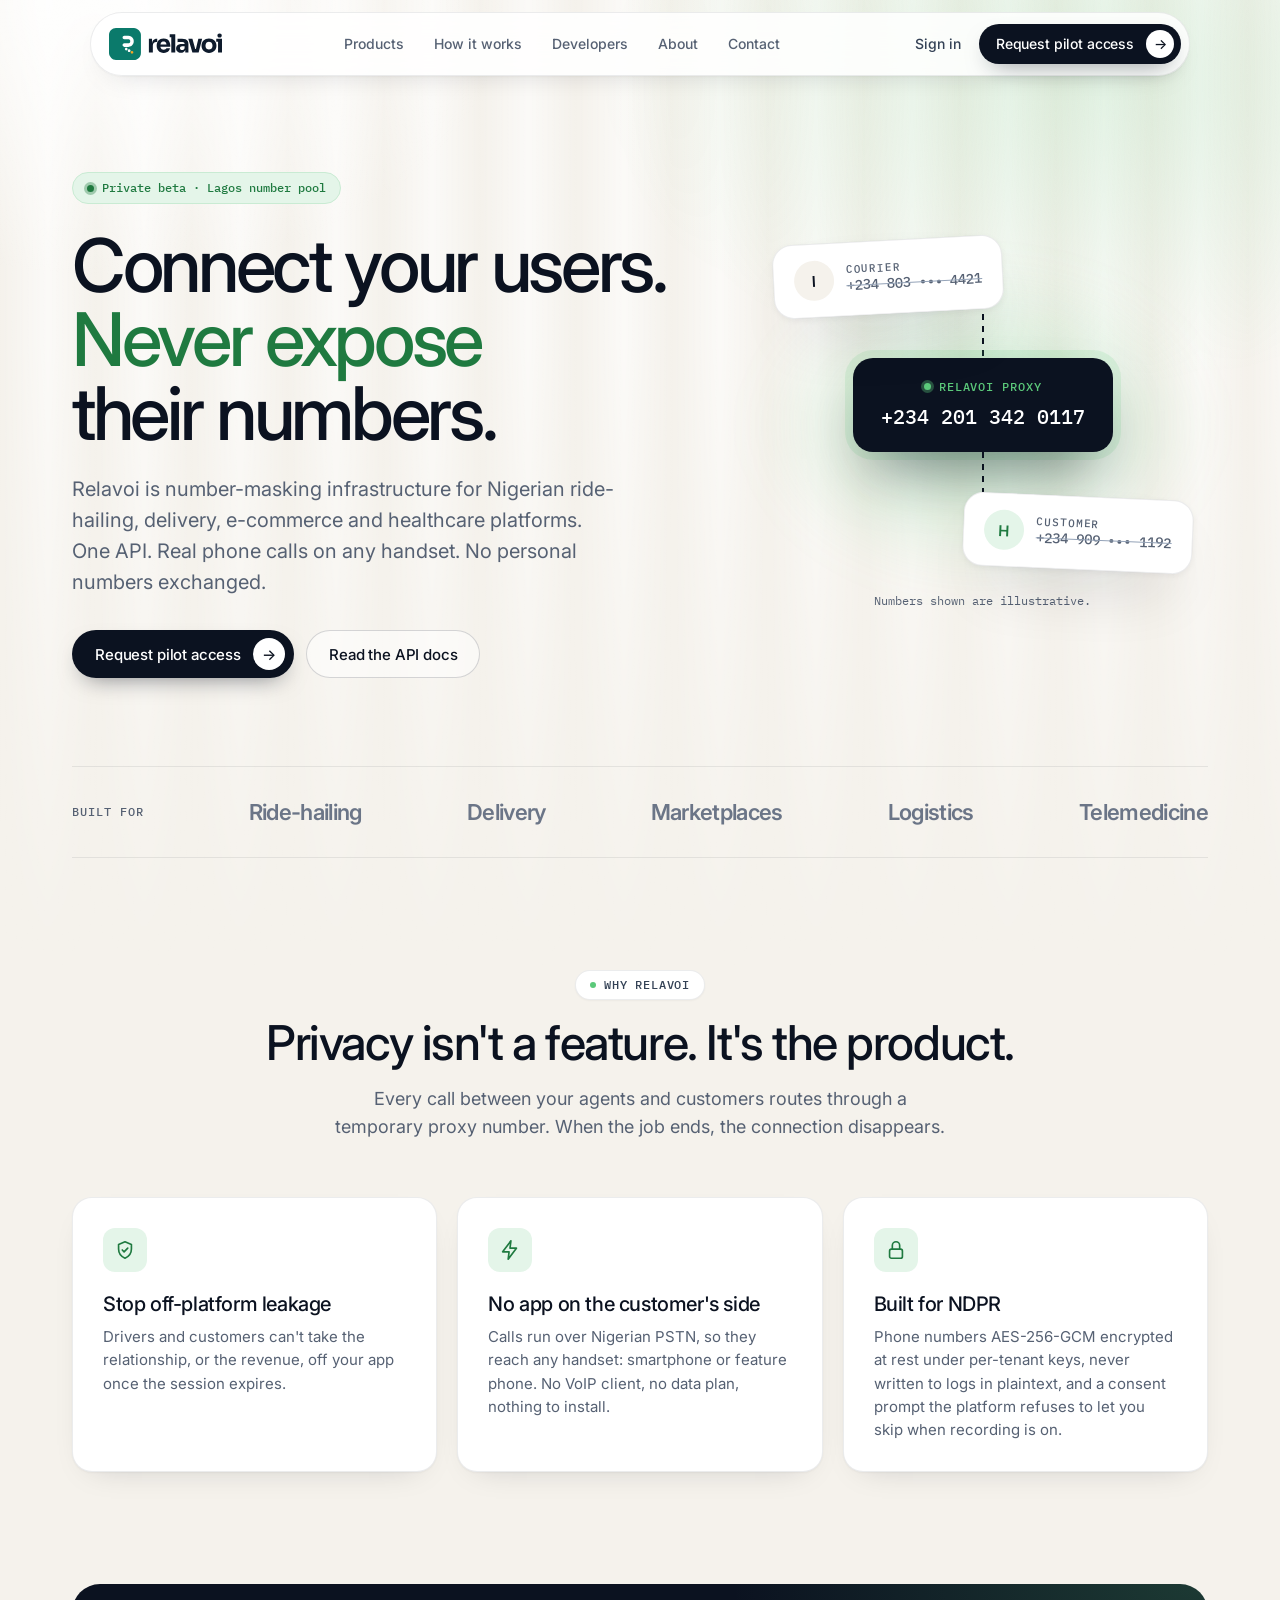
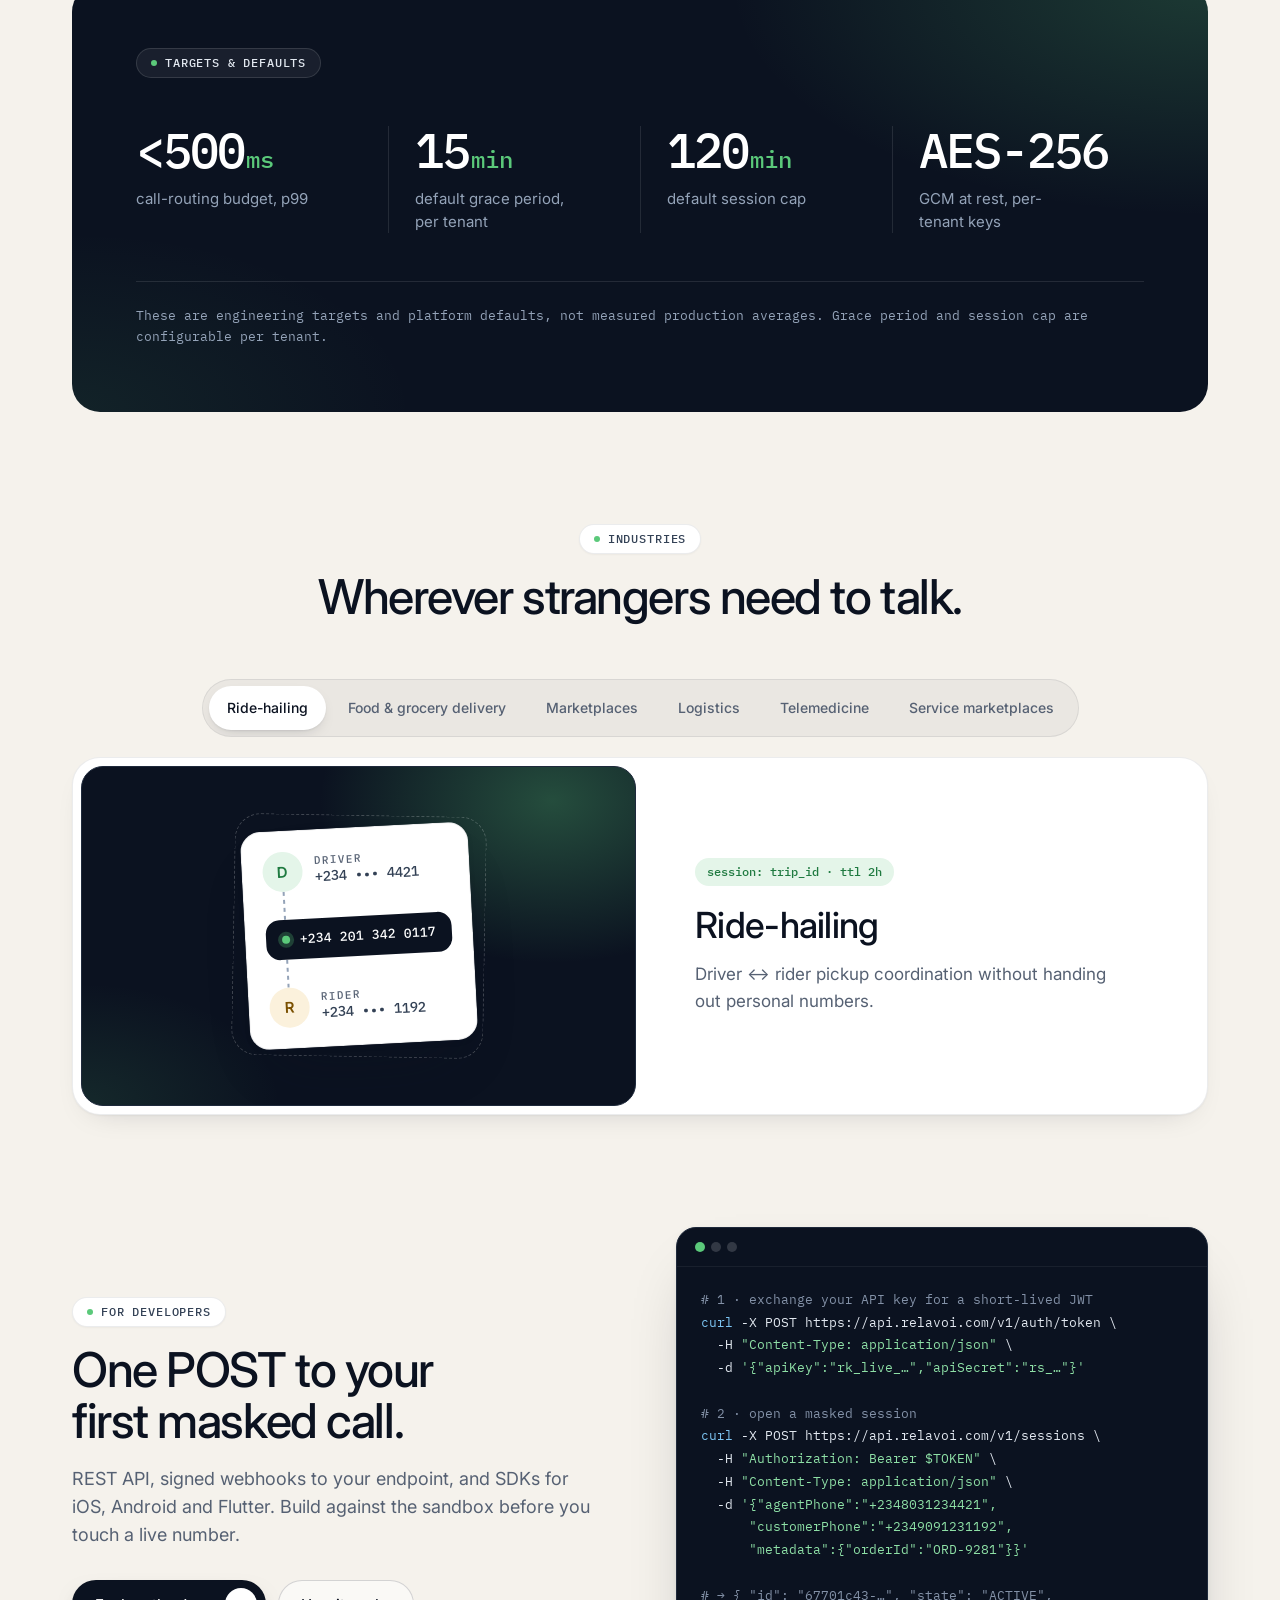
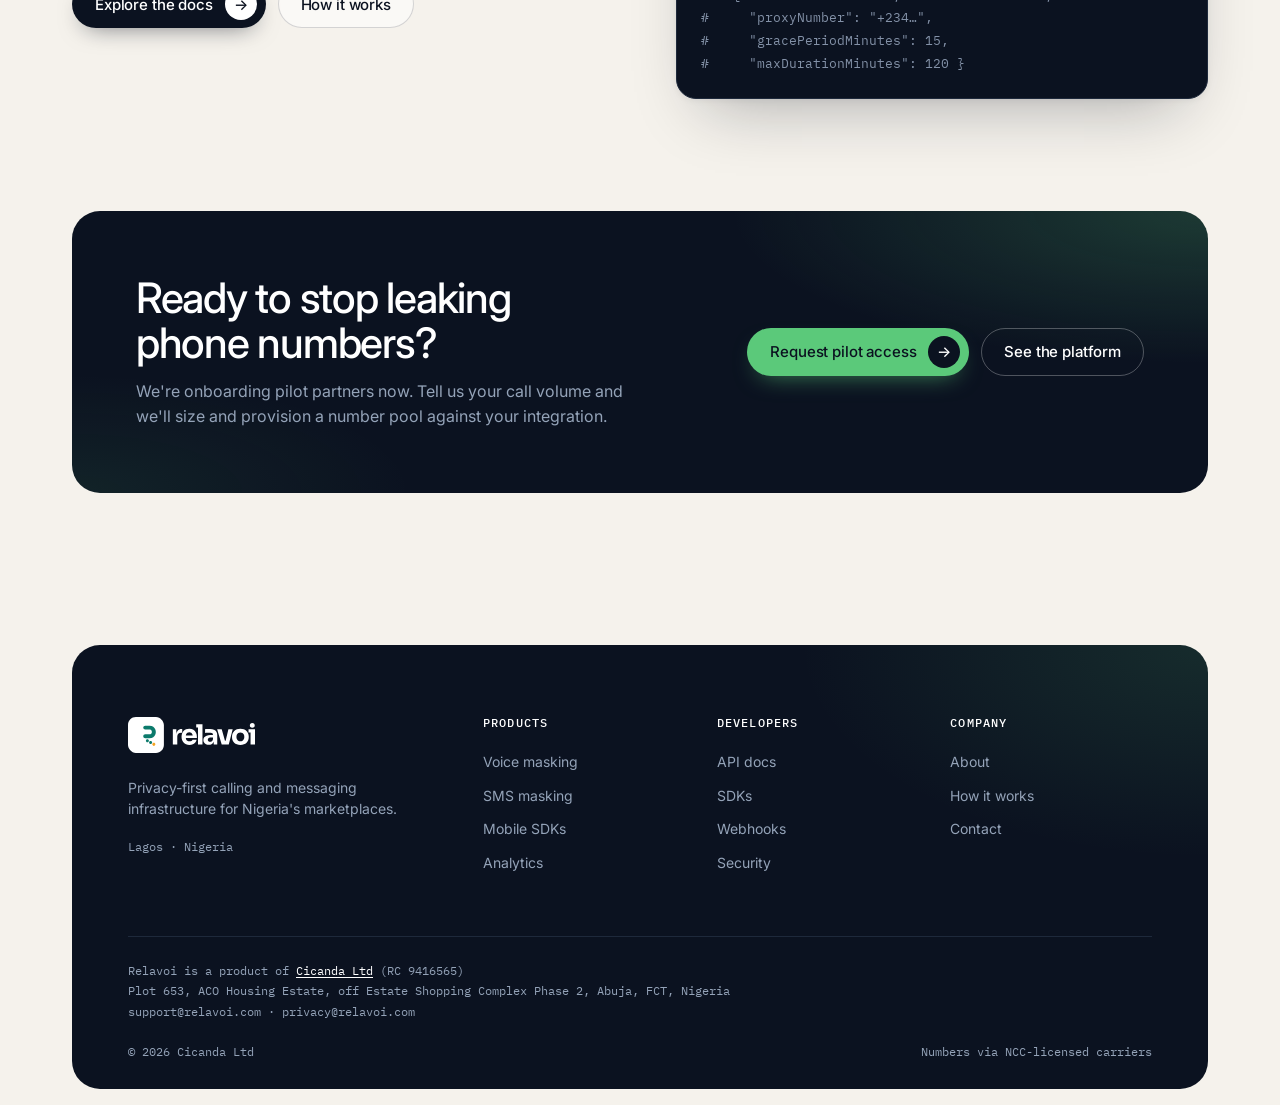
==== index.html @ f2a502b6 "fix: name the registered entity, drop the compliance claim and the dead legal links Footer now carri" ====
<!DOCTYPE html>
<html lang="en"><head><meta charset="UTF-8"><meta name="viewport" content="width=device-width,initial-scale=1"><title>Relavoi · Private calls for Nigeria's marketplaces</title>
<link rel="icon" href="favicon.ico?v=2" sizes="32x32"><link rel="icon" href="favicon.svg?v=2" type="image/svg+xml"><link rel="apple-touch-icon" href="apple-touch-icon.png?v=2">
<meta name="description" content="Number-masking infrastructure for Nigerian ride-hailing, delivery, e-commerce and healthcare platforms. One API, real PSTN calls, no personal numbers exchanged.">
<link rel="preconnect" href="https://fonts.googleapis.com"><link rel="preconnect" href="https://fonts.gstatic.com" crossorigin><link href="https://fonts.googleapis.com/css2?family=Inter:wght@400..600&family=IBM+Plex+Mono:wght@400;500&display=swap" rel="stylesheet"><link rel="stylesheet" href="site.css">
<style>
.hero{padding:clamp(48px,8vw,96px) 0 clamp(48px,7vw,88px)}
.hero-grid{display:grid;grid-template-columns:minmax(0,1.15fr) minmax(0,.85fr);gap:clamp(40px,6vw,80px);align-items:center}
.hero h1{font-size:clamp(40px,5.8vw,74px);line-height:1;letter-spacing:-.045em;margin-top:24px}
.hero h1 em{font-style:normal;color:var(--sig-6)}
.hero .lede{font-size:clamp(17px,1.7vw,20px);max-width:560px;margin-top:24px}
.hero-visual{position:relative}
.hero-visual::before{content:"";position:absolute;inset:8% 0;background:radial-gradient(closest-side,rgba(91,201,122,.32),transparent);filter:blur(24px);z-index:-1}
.flow{display:flex;flex-direction:column;max-width:420px;margin:0 auto}
.flow .party{align-self:flex-start;padding:16px 20px}
.flow .party:last-child{align-self:flex-end}
.flow .who .n{text-decoration:line-through;text-decoration-color:var(--ink-4);color:var(--ink-5)}
.flow .line{width:2px;height:44px;align-self:center;background:repeating-linear-gradient(180deg,var(--ink) 0 6px,transparent 6px 12px);background-size:2px 24px;animation:fdash 1s linear infinite}
@keyframes fdash{to{background-position:0 24px}}
.flow .proxy{align-self:center;text-align:center;background:var(--ink);color:#fff;border-radius:20px;padding:22px 28px;box-shadow:0 30px 60px -20px rgba(11,18,32,.55),0 0 0 8px rgba(91,201,122,.14)}
.flow .proxy .eyebrow{color:var(--sig);display:flex;align-items:center;justify-content:center;gap:8px}
.flow .proxy .n{font:500 clamp(17px,2vw,20px)/1.3 var(--mono);margin-top:10px;white-space:nowrap}
.flow-note{margin-top:22px;text-align:center;font:400 12px/1.5 var(--mono);color:var(--ink-5)}
.strip{display:flex;align-items:center;justify-content:space-between;gap:16px 32px;flex-wrap:wrap;padding:32px 0;border-top:1px solid var(--line);border-bottom:1px solid var(--line)}
.strip span:not(.eyebrow){font:600 clamp(19px,2vw,22px)/1.2 var(--sans);letter-spacing:-.03em;color:#6B7587}
.stats{display:grid;grid-template-columns:repeat(4,minmax(0,1fr));margin-top:clamp(28px,4vw,48px)}
.stat{padding:0 clamp(16px,2vw,28px);border-left:1px solid rgba(255,255,255,.1)}
.stat:first-child{padding-left:0;border-left:0}
.stat h3{font:500 clamp(32px,3.8vw,50px)/1 var(--mono);letter-spacing:-.04em;color:#fff;white-space:nowrap}
.stat h3 span{font-size:.5em;color:var(--sig);margin-left:2px;letter-spacing:0}
.stat p{margin-top:12px;font-size:15px}
.statnote{margin-top:clamp(28px,4vw,48px);padding-top:24px;border-top:1px solid rgba(255,255,255,.1);font:400 13px/1.6 var(--mono)}
.sess{width:min(300px,100%)}
.sess .proxy-chip{font-size:13px}
.tab-copy{display:flex;flex-direction:column;align-items:flex-start}
.tab-copy .badge{order:-1}
@media(max-width:1024px){
.hero-grid{grid-template-columns:minmax(0,1fr)}
.hero-copy{text-align:center}
.hero .lede{margin-inline:auto}
.hero .btn-row{justify-content:center}
.strip{justify-content:center}
.strip .eyebrow{flex-basis:100%;text-align:center}
.stats{grid-template-columns:repeat(2,minmax(0,1fr));gap:32px 0}
.stat:nth-child(3){padding-left:0;border-left:0}
}
@media(max-width:640px){
.stat{padding:0 0 0 16px}
.stat h3{font-size:clamp(26px,7.4vw,40px)}
.stat p{font-size:14px}
.strip span:not(.eyebrow){font-size:19px}
}
</style></head>
<body data-page="home">
<header class="hero"><div class="wrap hero-grid">
<div class="hero-copy">
<span class="pill"><span class="dot"></span>Private beta · Lagos number pool</span>
<h1>Connect your users. <em>Never expose</em> their numbers.</h1>
<p class="lede">Relavoi is number-masking infrastructure for Nigerian ride-hailing, delivery, e-commerce and healthcare platforms. One API. Real phone calls on any handset. No personal numbers exchanged.</p>
<div class="btn-row"><a href="https://app.relavoi.com/signup" class="btn btn-p">Request pilot access <span class="arr">→</span></a><a href="developers.html" class="btn btn-s">Read the API docs</a></div>
</div>
<div class="hero-visual">
<div class="flow">
<div class="float party tilt-l"><div class="who"><div class="av">I</div><div><div class="r">Courier</div><div class="n">+234 803 ••• 4421</div></div></div></div>
<div class="line" aria-hidden="true"></div>
<div class="proxy"><div class="eyebrow"><span class="dot"></span>Relavoi proxy</div><div class="n">+234 201 342 0117</div></div>
<div class="line" aria-hidden="true"></div>
<div class="float party tilt-r"><div class="who"><div class="av g">H</div><div><div class="r">Customer</div><div class="n">+234 909 ••• 1192</div></div></div></div>
</div>
<div class="flow-note">Numbers shown are illustrative.</div>
</div>
</div></header>

<div class="wrap"><div class="strip"><span class="eyebrow">Built for</span><span>Ride-hailing</span><span>Delivery</span><span>Marketplaces</span><span>Logistics</span><span>Telemedicine</span></div></div>

<section><div class="wrap">
<div class="sec-head"><div class="chip">Why Relavoi</div><h2>Privacy isn't a feature. It's the product.</h2><p>Every call between your agents and customers routes through a temporary proxy number. When the job ends, the connection disappears.</p></div>
<div class="grid g3">
<div class="card"><div class="ico"><svg viewBox="0 0 24 24" fill="none" stroke="currentColor" stroke-width="1.8" stroke-linecap="round" stroke-linejoin="round" aria-hidden="true"><path d="M12 3l7 3v5c0 4.5-3 8.3-7 10-4-1.7-7-5.5-7-10V6l7-3z"/><path d="M9 12l2 2 4-4"/></svg></div><h3>Stop off-platform leakage</h3><p>Drivers and customers can't take the relationship, or the revenue, off your app once the session expires.</p></div>
<div class="card"><div class="ico"><svg viewBox="0 0 24 24" fill="none" stroke="currentColor" stroke-width="1.8" stroke-linecap="round" stroke-linejoin="round" aria-hidden="true"><path d="M13 2L4 14h7l-1 8 9-12h-7l1-8z"/></svg></div><h3>No app on the customer's side</h3><p>Calls run over Nigerian PSTN, so they reach any handset: smartphone or feature phone. No VoIP client, no data plan, nothing to install.</p></div>
<div class="card"><div class="ico"><svg viewBox="0 0 24 24" fill="none" stroke="currentColor" stroke-width="1.8" stroke-linecap="round" stroke-linejoin="round" aria-hidden="true"><rect x="5" y="11" width="14" height="10" rx="2"/><path d="M8 11V7a4 4 0 018 0v4"/></svg></div><h3>Built for NDPR</h3><p>Phone numbers AES-256-GCM encrypted at rest under per-tenant keys, never written to logs in plaintext, and a consent prompt the platform refuses to let you skip when recording is on.</p></div>
</div>
</div></section>

<section class="pt0"><div class="wrap"><div class="panel-dark">
<div class="chip">Targets &amp; defaults</div>
<div class="stats">
<div class="stat"><h3>&lt;500<span>ms</span></h3><p>call-routing budget, p99</p></div>
<div class="stat"><h3>15<span>min</span></h3><p>default grace period, per tenant</p></div>
<div class="stat"><h3>120<span>min</span></h3><p>default session cap</p></div>
<div class="stat"><h3>AES-256</h3><p>GCM at rest, per-tenant keys</p></div>
</div>
<p class="statnote">These are engineering targets and platform defaults, not measured production averages. Grace period and session cap are configurable per tenant.</p>
</div></div></section>

<section class="pt0"><div class="wrap">
<div class="sec-head"><div class="chip">Industries</div><h2>Wherever strangers need to talk.</h2></div>
<div data-tabs="Industries"><div class="tab-panels">
<article class="tab-panel">
<div class="stage dark" aria-hidden="true"><div class="ghosted tilt-l"><div class="float sess"><div class="who"><div class="av g">D</div><div><div class="r">Driver</div><div class="n">+234 ••• 4421</div></div></div><div class="vline"></div><div class="proxy-chip"><span class="live"></span>+234 201 342 0117</div><div class="vline"></div><div class="who"><div class="av a">R</div><div><div class="r">Rider</div><div class="n">+234 ••• 1192</div></div></div></div></div></div>
<div class="tab-copy"><h3>Ride-hailing</h3><p>Driver ↔ rider pickup coordination without handing out personal numbers.</p><span class="badge">session: trip_id · ttl 2h</span></div>
</article>
<article class="tab-panel">
<div class="stage dark" aria-hidden="true"><div class="ghosted tilt-l"><div class="float sess"><div class="who"><div class="av g">C</div><div><div class="r">Courier</div><div class="n">+234 ••• 4421</div></div></div><div class="vline"></div><div class="proxy-chip"><span class="live"></span>+234 201 342 0117</div><div class="vline"></div><div class="who"><div class="av a">C</div><div><div class="r">Customer</div><div class="n">+234 ••• 1192</div></div></div></div></div></div>
<div class="tab-copy"><h3>Food &amp; grocery delivery</h3><p>Couriers reach customers at the gate. Grace period covers the "I left it with security" call.</p><span class="badge">session: order_id · grace 15m</span></div>
</article>
<article class="tab-panel">
<div class="stage dark" aria-hidden="true"><div class="ghosted tilt-l"><div class="float sess"><div class="who"><div class="av g">B</div><div><div class="r">Buyer</div><div class="n">+234 ••• 4421</div></div></div><div class="vline"></div><div class="proxy-chip"><span class="live"></span>+234 201 342 0117</div><div class="vline"></div><div class="who"><div class="av a">S</div><div><div class="r">Seller</div><div class="n">+234 ••• 1192</div></div></div></div></div></div>
<div class="tab-copy"><h3>Marketplaces</h3><p>Buyers and sellers negotiate by phone while you keep the transaction on-platform.</p><span class="badge">session: listing_id · ttl 24h</span></div>
</article>
<article class="tab-panel">
<div class="stage dark" aria-hidden="true"><div class="ghosted tilt-l"><div class="float sess"><div class="who"><div class="av g">D</div><div><div class="r">Driver</div><div class="n">+234 ••• 4421</div></div></div><div class="vline"></div><div class="proxy-chip"><span class="live"></span>+234 201 342 0117</div><div class="vline"></div><div class="who"><div class="av a">R</div><div><div class="r">Recipient</div><div class="n">+234 ••• 1192</div></div></div></div></div></div>
<div class="tab-copy"><h3>Logistics</h3><p>Dispatcher-to-driver and driver-to-recipient run as separate masked sessions across the same waybill.</p><span class="badge">session: waybill · two-party</span></div>
</article>
<article class="tab-panel">
<div class="stage dark" aria-hidden="true"><div class="ghosted tilt-l"><div class="float sess"><div class="who"><div class="av g">P</div><div><div class="r">Patient</div><div class="n">+234 ••• 4421</div></div></div><div class="vline"></div><div class="proxy-chip"><span class="live"></span>+234 201 342 0117</div><div class="vline"></div><div class="who"><div class="av a">P</div><div><div class="r">Provider</div><div class="n">+234 ••• 1192</div></div></div></div></div></div>
<div class="tab-copy"><h3>Telemedicine</h3><p>Patients reach providers without clinicians exposing personal lines. Recording only ever starts after the consent prompt plays.</p><span class="badge">session: consult_id · consent prompt</span></div>
</article>
<article class="tab-panel">
<div class="stage dark" aria-hidden="true"><div class="ghosted tilt-l"><div class="float sess"><div class="who"><div class="av g">A</div><div><div class="r">Artisan</div><div class="n">+234 ••• 4421</div></div></div><div class="vline"></div><div class="proxy-chip"><span class="live"></span>+234 201 342 0117</div><div class="vline"></div><div class="who"><div class="av a">C</div><div><div class="r">Customer</div><div class="n">+234 ••• 1192</div></div></div></div></div></div>
<div class="tab-copy"><h3>Service marketplaces</h3><p>Artisans and customers schedule jobs by phone; you stay the system of record.</p><span class="badge">session: job_id · ttl 24h</span></div>
</article>
</div></div>
</div></section>

<section class="pt0"><div class="wrap"><div class="split">
<div><div class="chip">For developers</div><h2 class="h2" style="margin-top:18px">One POST to your first masked call.</h2><p class="lede">REST API, signed webhooks to your endpoint, and SDKs for iOS, Android and Flutter. Build against the sandbox before you touch a live number.</p><div class="btn-row"><a href="developers.html" class="btn btn-p">Explore the docs<span class="arr" aria-hidden="true"></span></a><a href="how-it-works.html" class="btn btn-s">How it works</a></div></div>
<div class="window"><div class="window-bar" aria-hidden="true"><i></i><i></i><i></i></div><div class="code"><span class="c"># 1 · exchange your API key for a short-lived JWT</span>
<span class="k">curl</span> -X POST https://api.relavoi.com/v1/auth/token \
  -H <span class="s">"Content-Type: application/json"</span> \
  -d <span class="s">'{"apiKey":"rk_live_…","apiSecret":"rs_…"}'</span>

<span class="c"># 2 · open a masked session</span>
<span class="k">curl</span> -X POST https://api.relavoi.com/v1/sessions \
  -H <span class="s">"Authorization: Bearer $TOKEN"</span> \
  -H <span class="s">"Content-Type: application/json"</span> \
  -d <span class="s">'{"agentPhone":"+2348031234421",</span>
<span class="s">      "customerPhone":"+2349091231192",</span>
<span class="s">      "metadata":{"orderId":"ORD-9281"}}'</span>

<span class="c"># → { "id": "67701c43-…", "state": "ACTIVE",</span>
<span class="c">#     "proxyNumber": "+234…",</span>
<span class="c">#     "gracePeriodMinutes": 15,</span>
<span class="c">#     "maxDurationMinutes": 120 }</span></div></div>
</div></div></section>

<section class="pt0"><div class="wrap"><div class="panel-dark cta-band"><div><h2>Ready to stop leaking phone numbers?</h2><p>We're onboarding pilot partners now. Tell us your call volume and we'll size and provision a number pool against your integration.</p></div><div class="btn-row"><a href="https://app.relavoi.com/signup" class="btn btn-g">Request pilot access<span class="arr" aria-hidden="true"></span></a><a href="products.html" class="btn btn-s">See the platform</a></div></div></div></section>
<script src="site.js"></script>
</body></html>
---- site.css ----
:root{
--ink:#0B1220;--ink-8:#131C2E;--ink-7:#1E293B;--ink-6:#334155;--ink-5:#566173;--ink-4:#94A3B8;--ink-3:#7A8496;--ink-2:#E2E8F0;--ink-1:#EEF2F7;
--bone:#F5F2EC;--bone-5:#FAF8F3;--paper:#fff;
--sig:#5BC97A;--sig-6:#1F7A40;--sig-1:#E4F5E9;--sig-2:#C9EBD3;
--amber:#E8B04B;--amber-1:#FBF1DC;--amber-6:#7A5000;--terra:#E5765A;
--line:rgba(11,18,32,.08);--line-2:rgba(11,18,32,.16);
--sh-1:0 1px 2px rgba(11,18,32,.04),0 12px 32px -20px rgba(11,18,32,.22);
--sh-2:0 2px 6px rgba(11,18,32,.05),0 32px 64px -28px rgba(11,18,32,.32);
--sans:'Inter',system-ui,-apple-system,'Segoe UI',Roboto,sans-serif;
--mono:'IBM Plex Mono',ui-monospace,SFMono-Regular,Menlo,Consolas,monospace;
--r:20px;--r-lg:28px;--sec:clamp(64px,9vw,112px)
}
*,*::before,*::after{box-sizing:border-box}
html{-webkit-text-size-adjust:100%;scroll-padding-top:100px}
html,body{margin:0}
body{font-family:var(--sans);font-size:16px;color:var(--ink);background:var(--bone);-webkit-font-smoothing:antialiased;-moz-osx-font-smoothing:grayscale;line-height:1.55}
body::before{content:"";position:absolute;top:0;left:0;right:0;height:980px;z-index:-1;pointer-events:none;
background:radial-gradient(55% 45% at 85% 8%,rgba(91,201,122,.16),transparent 70%),radial-gradient(45% 40% at 8% 0%,rgba(255,255,255,.9),transparent 70%),repeating-linear-gradient(90deg,rgba(255,255,255,0) 0,rgba(255,255,255,.6) 48px,rgba(255,255,255,0) 96px);
-webkit-mask-image:linear-gradient(#000 35%,transparent);mask-image:linear-gradient(#000 35%,transparent)}
a{color:inherit;text-decoration:none}
p a{text-decoration:underline;text-decoration-color:var(--sig);text-decoration-thickness:2px;text-underline-offset:3px}
p a:hover{color:var(--sig-6)}
:focus-visible{outline:2px solid var(--sig-6);outline-offset:3px;border-radius:6px}
h1,h2,h3,h4{margin:0;font-weight:500;letter-spacing:-.03em;line-height:1.08;text-wrap:balance}
h3{letter-spacing:-.02em;line-height:1.25}
p{margin:0;text-wrap:pretty}
.mono{font-family:var(--mono);letter-spacing:0}
.wrap{max-width:1200px;margin:0 auto;padding:0 32px}
section{padding:var(--sec) 0}
.pt0{padding-top:0}

/* labels */
.eyebrow{font:500 12px/1.2 var(--mono);letter-spacing:.08em;text-transform:uppercase;color:var(--ink-5)}
.chip{display:inline-flex;align-items:center;gap:8px;min-height:30px;padding:6px 14px;border-radius:999px;background:var(--paper);border:1px solid var(--line);box-shadow:0 1px 2px rgba(11,18,32,.04);font:500 12px/1.2 var(--mono);letter-spacing:.07em;text-transform:uppercase;color:var(--ink-6)}
.chip::before{content:"";width:6px;height:6px;border-radius:50%;background:var(--sig);flex:0 0 auto}
.badge{display:inline-flex;align-items:center;min-height:28px;padding:5px 12px;border-radius:999px;background:var(--sig-1);color:var(--sig-6);font:500 12px/1.3 var(--mono)}
.pill{display:inline-flex;align-items:center;gap:8px;min-height:32px;padding:6px 14px;border-radius:999px;font:500 12px/1.2 var(--mono);background:var(--sig-1);color:var(--sig-6);border:1px solid var(--sig-2)}
.dot{width:7px;height:7px;border-radius:9px;background:currentColor;position:relative;flex:0 0 auto}
.dot::after{content:'';position:absolute;inset:-3px;border-radius:9px;background:currentColor;opacity:.35;animation:p 1.6s ease-out infinite}
@keyframes p{0%{transform:scale(.6);opacity:.5}100%{transform:scale(2.2);opacity:0}}

/* buttons */
.btn{display:inline-flex;align-items:center;justify-content:center;gap:12px;height:48px;padding:0 22px;border-radius:999px;font:500 15px/1 var(--sans);letter-spacing:-.01em;border:1px solid transparent;cursor:pointer;white-space:nowrap;transition:background .2s,border-color .2s,color .2s,box-shadow .2s}
.btn:has(.arr){padding-right:8px}
.arr{width:32px;height:32px;border-radius:50%;display:grid;place-items:center;font:500 15px/1 var(--sans);transition:transform .2s}
.arr:empty::before{content:"→"}
.btn:hover .arr{transform:translateX(2px)}
.btn-p{background:var(--ink);color:#fff;box-shadow:0 10px 24px -12px rgba(11,18,32,.6)}
.btn-p .arr{background:#fff;color:var(--ink)}
.btn-p:hover{background:var(--ink-7);color:#fff}
.btn-s{background:rgba(255,255,255,.5);border-color:var(--line-2);color:var(--ink)}
.btn-s .arr{background:var(--ink);color:#fff}
.btn-s:hover{border-color:var(--ink);background:#fff;color:var(--ink)}
.btn-g{background:var(--sig);color:var(--ink);box-shadow:0 10px 24px -12px rgba(91,201,122,.7)}
.btn-g .arr{background:var(--ink);color:#fff}
.btn-g:hover{background:#71D38C;color:var(--ink)}
.btn-sm{height:40px;padding:0 16px;font-size:14px}
.btn-sm:has(.arr){padding-right:6px}
.btn-sm .arr{width:28px;height:28px;font-size:14px}
.btn-row{display:flex;flex-wrap:wrap;gap:12px;margin-top:32px}

/* nav */
.nav{position:sticky;top:12px;z-index:60;margin-top:12px;padding:0 16px}
.nav-bar{position:relative;max-width:1100px;margin:0 auto;height:64px;display:flex;align-items:center;gap:16px;padding:0 8px 0 18px;background:rgba(255,255,255,.86);-webkit-backdrop-filter:saturate(1.4) blur(16px);backdrop-filter:saturate(1.4) blur(16px);border:1px solid var(--line);border-radius:999px;box-shadow:var(--sh-1)}
.logo{display:inline-flex;align-items:center;gap:10px;font:600 18px/1 var(--sans);letter-spacing:-.03em;color:var(--ink);flex:0 0 auto}
.logo .wordmark{height:32px;width:auto;display:block}
.foot .logo .wordmark{height:36px}
.nav-links{display:flex;gap:2px;margin:0 auto}
.nav-links a{padding:9px 14px;border-radius:999px;font-size:14px;font-weight:500;color:var(--ink-5);transition:background .2s,color .2s}
.nav-links a:hover{color:var(--ink);background:rgba(11,18,32,.04)}
.nav-links a.on{color:var(--ink);background:var(--bone)}
.nav-cta{display:flex;align-items:center;gap:4px;flex:0 0 auto}
.nav-signin{padding:9px 14px;border-radius:999px;font-size:14px;font-weight:500;color:var(--ink-6)}
.nav-signin:hover{background:rgba(11,18,32,.04);color:var(--ink)}
.nav-toggle{display:none;margin-left:auto;width:44px;height:44px;border-radius:50%;border:0;padding:0;background:var(--ink);color:#fff;cursor:pointer;align-content:center;justify-items:center;gap:5px}
.nav-toggle i{display:block;width:16px;height:1.5px;border-radius:2px;background:currentColor;transition:transform .25s}
.nav.open .nav-toggle i:first-child{transform:translateY(3.25px) rotate(45deg)}
.nav.open .nav-toggle i:last-child{transform:translateY(-3.25px) rotate(-45deg)}
.nav-sheet{display:none}
.nav-sheet a.l{display:flex;justify-content:space-between;align-items:center;padding:14px 16px;border-radius:14px;font-size:17px;font-weight:500;color:var(--ink)}
.nav-sheet a.l::after{content:"→";color:var(--ink-3)}
.nav-sheet a.l.on{background:var(--bone)}
.nav-sheet a.l.on::after{color:var(--sig-6)}
.sheet-cta{display:grid;gap:8px;margin-top:8px;padding:12px 4px 4px;border-top:1px solid var(--line)}
.sheet-cta .btn{width:100%}

/* page hero */
.phero{padding:clamp(56px,9vw,104px) 0 clamp(16px,3vw,32px);text-align:center}
.phero h1{font-size:clamp(36px,5.6vw,68px);line-height:1.04;letter-spacing:-.04em;max-width:900px;margin:22px auto 0}
.phero p{font-size:clamp(17px,1.8vw,20px);color:var(--ink-5);margin:20px auto 0;max-width:640px}
.phero .btn-row{justify-content:center}

/* section heads */
.sec-head{max-width:760px;margin:0 auto clamp(36px,5vw,56px);text-align:center}
.sec-head h2,.h2{font-size:clamp(30px,4.2vw,48px);line-height:1.06}
.sec-head h2{margin-top:18px}
.sec-head p{font-size:clamp(16px,1.6vw,18px);color:var(--ink-5);margin:16px auto 0;max-width:620px}
.sec-head.left{margin-left:0;text-align:left}
.sec-head.left p{margin-left:0}
.lede{font-size:clamp(16px,1.6vw,18px);color:var(--ink-5);margin-top:18px}

/* grids */
.grid{display:grid;gap:20px}
.g2{grid-template-columns:repeat(2,minmax(0,1fr))}.g3{grid-template-columns:repeat(3,minmax(0,1fr))}.g4{grid-template-columns:repeat(4,minmax(0,1fr))}
.split{display:grid;grid-template-columns:repeat(2,minmax(0,1fr));gap:clamp(36px,6vw,72px);align-items:center}
.split>*{min-width:0}

/* cards */
.card{background:var(--paper);border:1px solid var(--line);border-radius:var(--r);padding:clamp(22px,2.6vw,30px);box-shadow:var(--sh-1)}
.card h3{font-size:20px;margin:20px 0 8px}
.card p{color:var(--ink-5);font-size:15px}
a.card{display:block;transition:transform .2s,box-shadow .2s,border-color .2s}
a.card:hover{transform:translateY(-3px);box-shadow:var(--sh-2);border-color:var(--line-2)}
.ico{width:44px;height:44px;border-radius:12px;background:var(--sig-1);color:var(--sig-6);display:grid;place-items:center}
.ico svg{width:22px;height:22px}

/* dark brand panel */
.panel-dark{position:relative;overflow:hidden;color:#fff;border-radius:var(--r-lg);padding:clamp(28px,5vw,64px);background:radial-gradient(70% 90% at 100% 0%,rgba(91,201,122,.22),transparent 60%),radial-gradient(50% 70% at 0% 100%,rgba(91,201,122,.09),transparent 60%),var(--ink)}
.panel-dark p{color:var(--ink-4)}
.panel-dark .eyebrow{color:var(--ink-4)}
.panel-dark .chip{background:rgba(255,255,255,.06);border-color:rgba(255,255,255,.12);color:var(--ink-2);box-shadow:none}
.panel-dark .card{background:rgba(255,255,255,.04);border-color:rgba(255,255,255,.09);box-shadow:none}
.panel-dark .btn-s{background:transparent;border-color:rgba(255,255,255,.28);color:#fff}
.panel-dark .btn-s:hover{border-color:#fff;background:rgba(255,255,255,.06);color:#fff}
.cta-band{display:flex;justify-content:space-between;align-items:center;gap:32px}
.cta-band h2{font-size:clamp(28px,3.6vw,42px);line-height:1.08;max-width:560px}
.cta-band p{margin-top:14px;max-width:520px}
.cta-band .btn-row{margin-top:0;flex:0 0 auto}

/* code */
.window{background:var(--ink);border:1px solid var(--ink-7);border-radius:var(--r);box-shadow:var(--sh-2);overflow:hidden;min-width:0}
.window-bar{display:flex;gap:6px;padding:14px 18px;border-bottom:1px solid rgba(255,255,255,.06)}
.window-bar i{width:10px;height:10px;border-radius:50%;background:rgba(255,255,255,.16)}
.window-bar i:first-child{background:var(--sig)}
.code{background:var(--ink);color:#E2E8F0;border-radius:var(--r);font:400 13px/1.75 var(--mono);padding:22px 24px;overflow-x:auto;white-space:pre;border:1px solid var(--ink-7);-webkit-overflow-scrolling:touch;max-width:100%}
.window .code{border:0;border-radius:0;background:transparent}
.code .k{color:#7CC4F2}.code .s{color:#8EE0A6}.code .c{color:#8391A7}

/* mockup stages */
.stage{position:relative;overflow:hidden;isolation:isolate;border-radius:24px;min-height:380px;display:grid;place-items:center;padding:clamp(28px,4vw,48px) clamp(20px,4vw,48px);border:1px solid var(--line);background:radial-gradient(70% 60% at 25% 15%,rgba(255,255,255,.95),transparent 70%),linear-gradient(155deg,var(--sig-1) 0%,#EFEADF 55%,var(--bone-5) 100%)}
.stage.dark{border-color:var(--ink-7);background:radial-gradient(70% 80% at 85% 10%,rgba(91,201,122,.32),transparent 60%),radial-gradient(60% 60% at 0% 100%,rgba(91,201,122,.12),transparent 60%),var(--ink)}
.ghosted{position:relative}
.ghosted::before{content:"";position:absolute;inset:-12px;border:1.5px dashed rgba(11,18,32,.2);border-radius:26px;transform:rotate(4deg)}
.stage.dark .ghosted::before{border-color:rgba(255,255,255,.22)}
.float{position:relative;background:var(--paper);border:1px solid var(--line);border-radius:20px;box-shadow:var(--sh-2);padding:20px}
.tilt-l{transform:rotate(-3deg)}.tilt-r{transform:rotate(2.5deg)}
.who{display:flex;align-items:center;gap:12px}
.av{width:40px;height:40px;border-radius:50%;display:grid;place-items:center;font:600 15px/1 var(--sans);background:var(--bone);color:var(--ink);flex:0 0 auto}
.av.g{background:var(--sig-1);color:var(--sig-6)}.av.a{background:var(--amber-1);color:var(--amber-6)}
.who .r{font:500 11px/1.3 var(--mono);letter-spacing:.08em;text-transform:uppercase;color:var(--ink-5)}
.who .n{font:500 14px/1.4 var(--mono);color:var(--ink-6)}
.vline{width:2px;height:28px;margin-left:19px;background:repeating-linear-gradient(180deg,var(--ink-4) 0 4px,transparent 4px 8px);background-size:2px 16px;animation:vdash 1s linear infinite}
@keyframes vdash{to{background-position:0 16px}}
.proxy-chip{display:inline-flex;align-items:center;gap:10px;background:var(--ink);color:#fff;border-radius:14px;padding:12px 16px;font:500 14px/1.2 var(--mono)}
.proxy-chip .live{width:8px;height:8px;border-radius:50%;background:var(--sig);box-shadow:0 0 0 4px rgba(91,201,122,.25);flex:0 0 auto}
.st{display:inline-flex;align-items:center;gap:6px;min-height:26px;padding:4px 10px;border-radius:999px;font:500 12px/1.2 var(--mono);background:var(--sig-1);color:var(--sig-6)}
.st::before{content:"";width:6px;height:6px;border-radius:50%;background:var(--sig)}
.sk{display:block;height:8px;border-radius:99px;background:var(--ink-1)}
.stage.dark .sk{background:rgba(255,255,255,.1)}

/* tabs */
.tabs-bar{position:relative;display:flex;gap:4px;padding:6px;margin:0 auto 20px;width:fit-content;max-width:100%;background:rgba(11,18,32,.045);border:1px solid var(--line);border-radius:999px;overflow-x:auto;scrollbar-width:none;-webkit-overflow-scrolling:touch}
.tabs-bar::-webkit-scrollbar{display:none}
.tab{flex:0 0 auto;height:44px;padding:0 18px;border:0;border-radius:999px;background:transparent;font:500 14px/1 var(--sans);color:var(--ink-5);cursor:pointer;transition:background .2s,color .2s,box-shadow .2s}
.tab:hover{color:var(--ink)}
.tab[aria-selected="true"]{background:var(--paper);color:var(--ink);box-shadow:0 1px 2px rgba(11,18,32,.06),0 6px 16px -8px rgba(11,18,32,.25)}
.tab-panels{display:grid;gap:20px}
.tab-panel{display:grid;grid-template-columns:minmax(0,1fr) minmax(0,1fr);gap:8px;padding:8px;background:var(--paper);border:1px solid var(--line);border-radius:var(--r-lg);box-shadow:var(--sh-1)}
.tab-panel[hidden]{display:none}
.tabs-ready .tab-panel:not([hidden]){animation:fadein .35s ease}
@keyframes fadein{from{opacity:0;transform:translateY(6px)}to{opacity:1;transform:none}}
.tab-panel .stage{min-height:340px;border-radius:22px}
.tab-copy{align-self:center;padding:clamp(24px,4vw,56px)}
.tab-copy h3{font-size:clamp(26px,3vw,36px);line-height:1.1;margin-top:20px}
.tab-copy p{font-size:clamp(15px,1.5vw,17px);color:var(--ink-5);margin-top:16px;max-width:440px}

/* forms */
.input{width:100%;height:50px;padding:0 16px;border:1px solid var(--line-2);border-radius:14px;font:400 16px var(--sans);background:var(--bone-5);color:var(--ink);transition:border-color .2s,box-shadow .2s,background .2s}
select.input{appearance:none;-webkit-appearance:none;padding-right:44px;background:var(--bone-5) url("data:image/svg+xml,%3Csvg xmlns='http://www.w3.org/2000/svg' width='12' height='8' fill='none'%3E%3Cpath d='M1 1.5l5 5 5-5' stroke='%23566173' stroke-width='1.6' stroke-linecap='round' stroke-linejoin='round'/%3E%3C/svg%3E") no-repeat right 18px center}
textarea.input{height:140px;padding:14px 16px;resize:vertical}
.input:focus{outline:none;border-color:var(--sig-6);box-shadow:0 0 0 4px rgba(91,201,122,.22);background-color:#fff}
label.l{display:block;font-size:13px;font-weight:500;margin-bottom:8px;color:var(--ink-6)}

/* footer */
.foot{padding:clamp(16px,4vw,40px) 0 16px}
.foot-panel{background:var(--ink);color:var(--ink-4);border-radius:var(--r-lg);padding:clamp(36px,6vw,72px) clamp(24px,5vw,56px) 28px;font-size:14px;background-image:radial-gradient(60% 80% at 100% 0%,rgba(91,201,122,.14),transparent 60%)}
.foot .cols{display:grid;grid-template-columns:1.6fr repeat(3,1fr);gap:32px}
.foot h4{margin:0 0 16px;font:500 12px/1 var(--mono);letter-spacing:.1em;text-transform:uppercase;color:#fff}
.foot a{color:var(--ink-4);display:block;padding:6px 0}
.foot a:hover{color:#fff}
.foot a.logo{display:inline-flex;color:#fff;padding:0}
.foot .blurb{margin-top:18px;max-width:300px}
.foot .loc{margin-top:18px;font-size:12px}
.foot .entity{margin-top:56px;padding-top:24px;border-top:1px solid var(--ink-7);font:400 12px/1.7 var(--mono);color:var(--ink-4)}
.foot .entity p{margin:0}
.foot .entity a{display:inline;padding:0;color:#fff;text-decoration:underline;text-underline-offset:2px}
.foot .bot{margin-top:20px;display:flex;justify-content:space-between;font:400 12px/1.6 var(--mono);flex-wrap:wrap;gap:12px}
.foot .bot a{display:inline;padding:0;text-decoration:underline;text-underline-offset:2px}

/* responsive */
@media(max-width:1024px){
.wrap{padding:0 24px}
.nav-links,.nav-cta{display:none}
.nav-toggle{display:grid}
.nav-bar{padding-right:10px}
.nav-sheet{display:block;position:absolute;left:0;right:0;top:calc(100% + 8px);max-height:calc(100vh - 100px);overflow:auto;background:var(--paper);border:1px solid var(--line);border-radius:24px;box-shadow:var(--sh-2);padding:10px;opacity:0;visibility:hidden;transform:translateY(-6px) scale(.98);transform-origin:top center;transition:opacity .2s,transform .2s,visibility 0s .2s}
.nav.open .nav-sheet{opacity:1;visibility:visible;transform:none;transition:opacity .2s,transform .2s}
.g3,.g4{grid-template-columns:repeat(2,minmax(0,1fr))}
.g3>:last-child:nth-child(odd){grid-column:1/-1}
.g2,.split{grid-template-columns:minmax(0,1fr)}
.cta-band{flex-direction:column;align-items:flex-start}
.tab-panel{grid-template-columns:minmax(0,1fr)}
.foot .cols{grid-template-columns:repeat(3,1fr)}
.foot .cols>:first-child{grid-column:1/-1}
}
@media(max-width:640px){
.wrap{padding:0 16px}
.nav{padding:0 12px}
.nav-bar{height:58px;padding-left:14px}
.nav .logo .wordmark{height:28px}
.g3,.g4{grid-template-columns:minmax(0,1fr)}
.btn-row .btn{flex:1 1 100%}
.code{font-size:12px;padding:18px}
.stage{min-height:320px}
.foot .cols{grid-template-columns:1fr 1fr;gap:28px 20px}
.foot .bot{flex-direction:column}
}
@media(prefers-reduced-motion:reduce){*,*::before,*::after{animation:none!important;transition:none!important}}
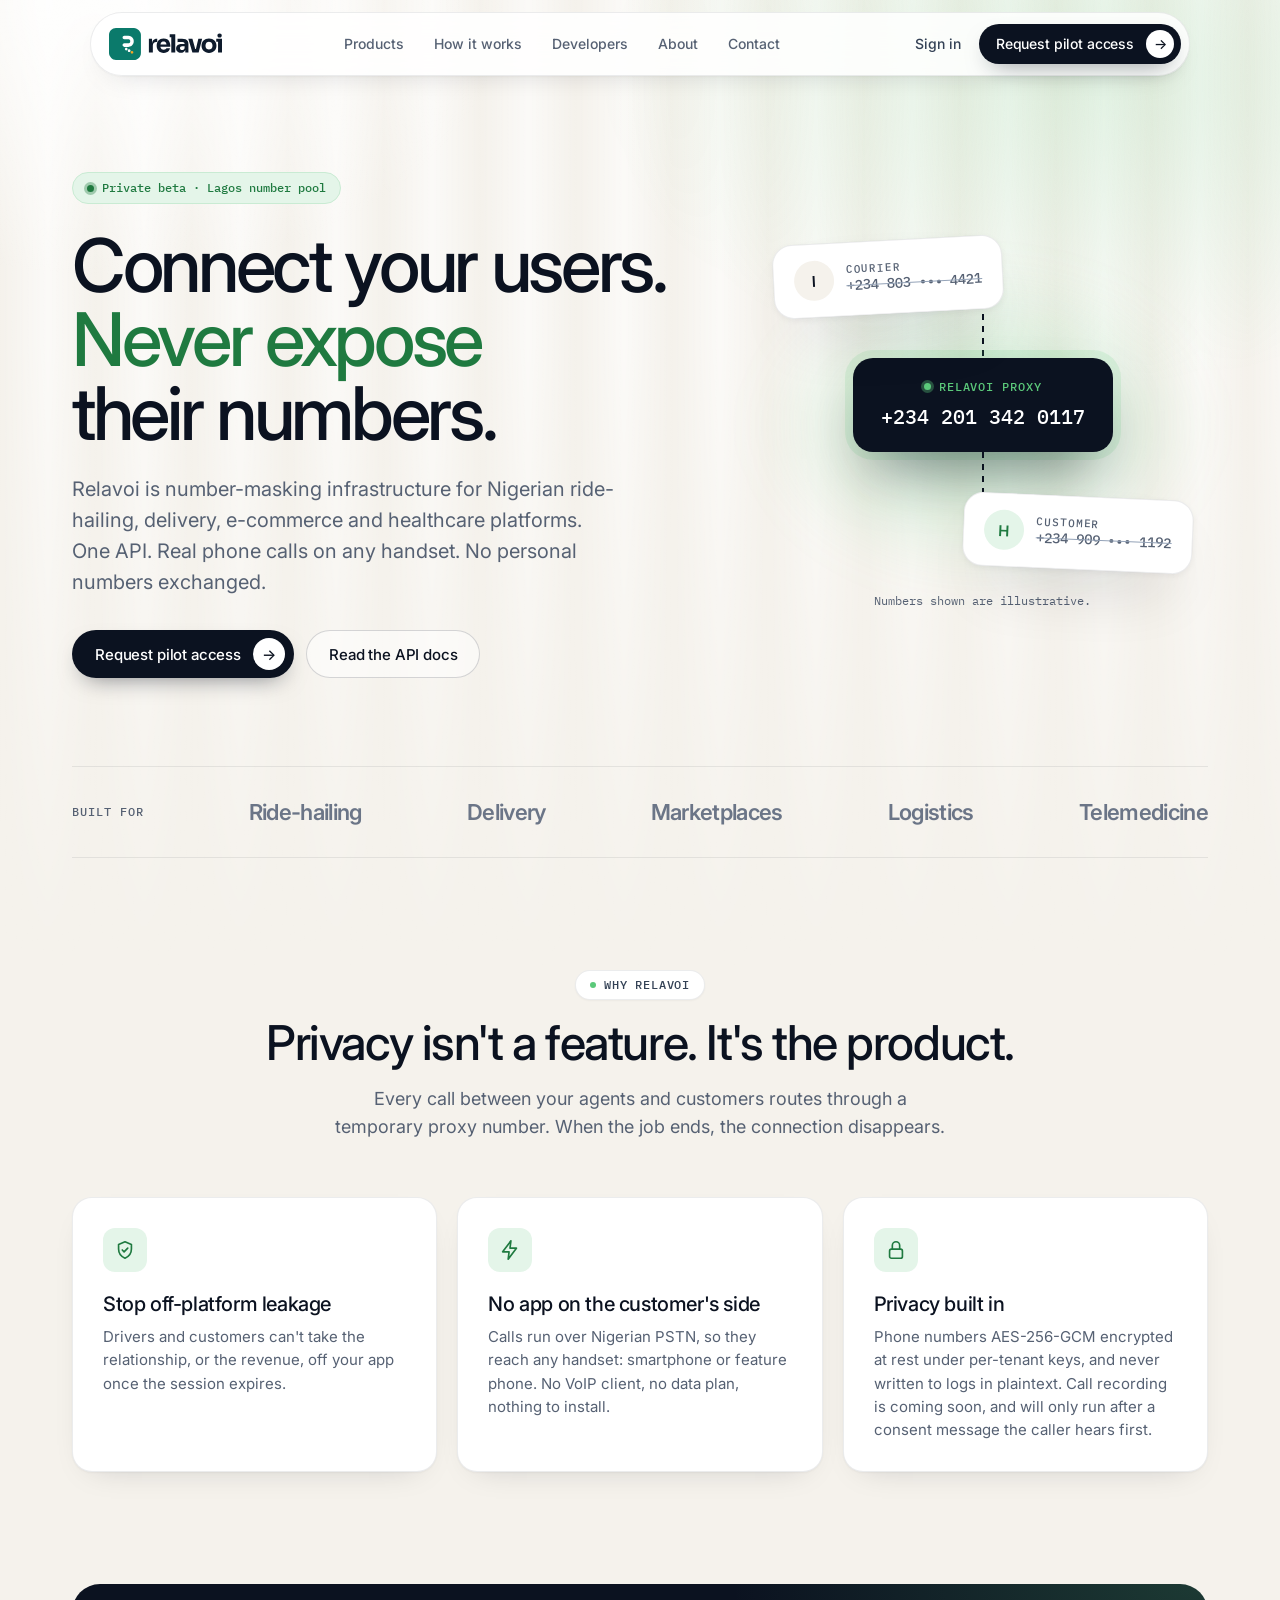
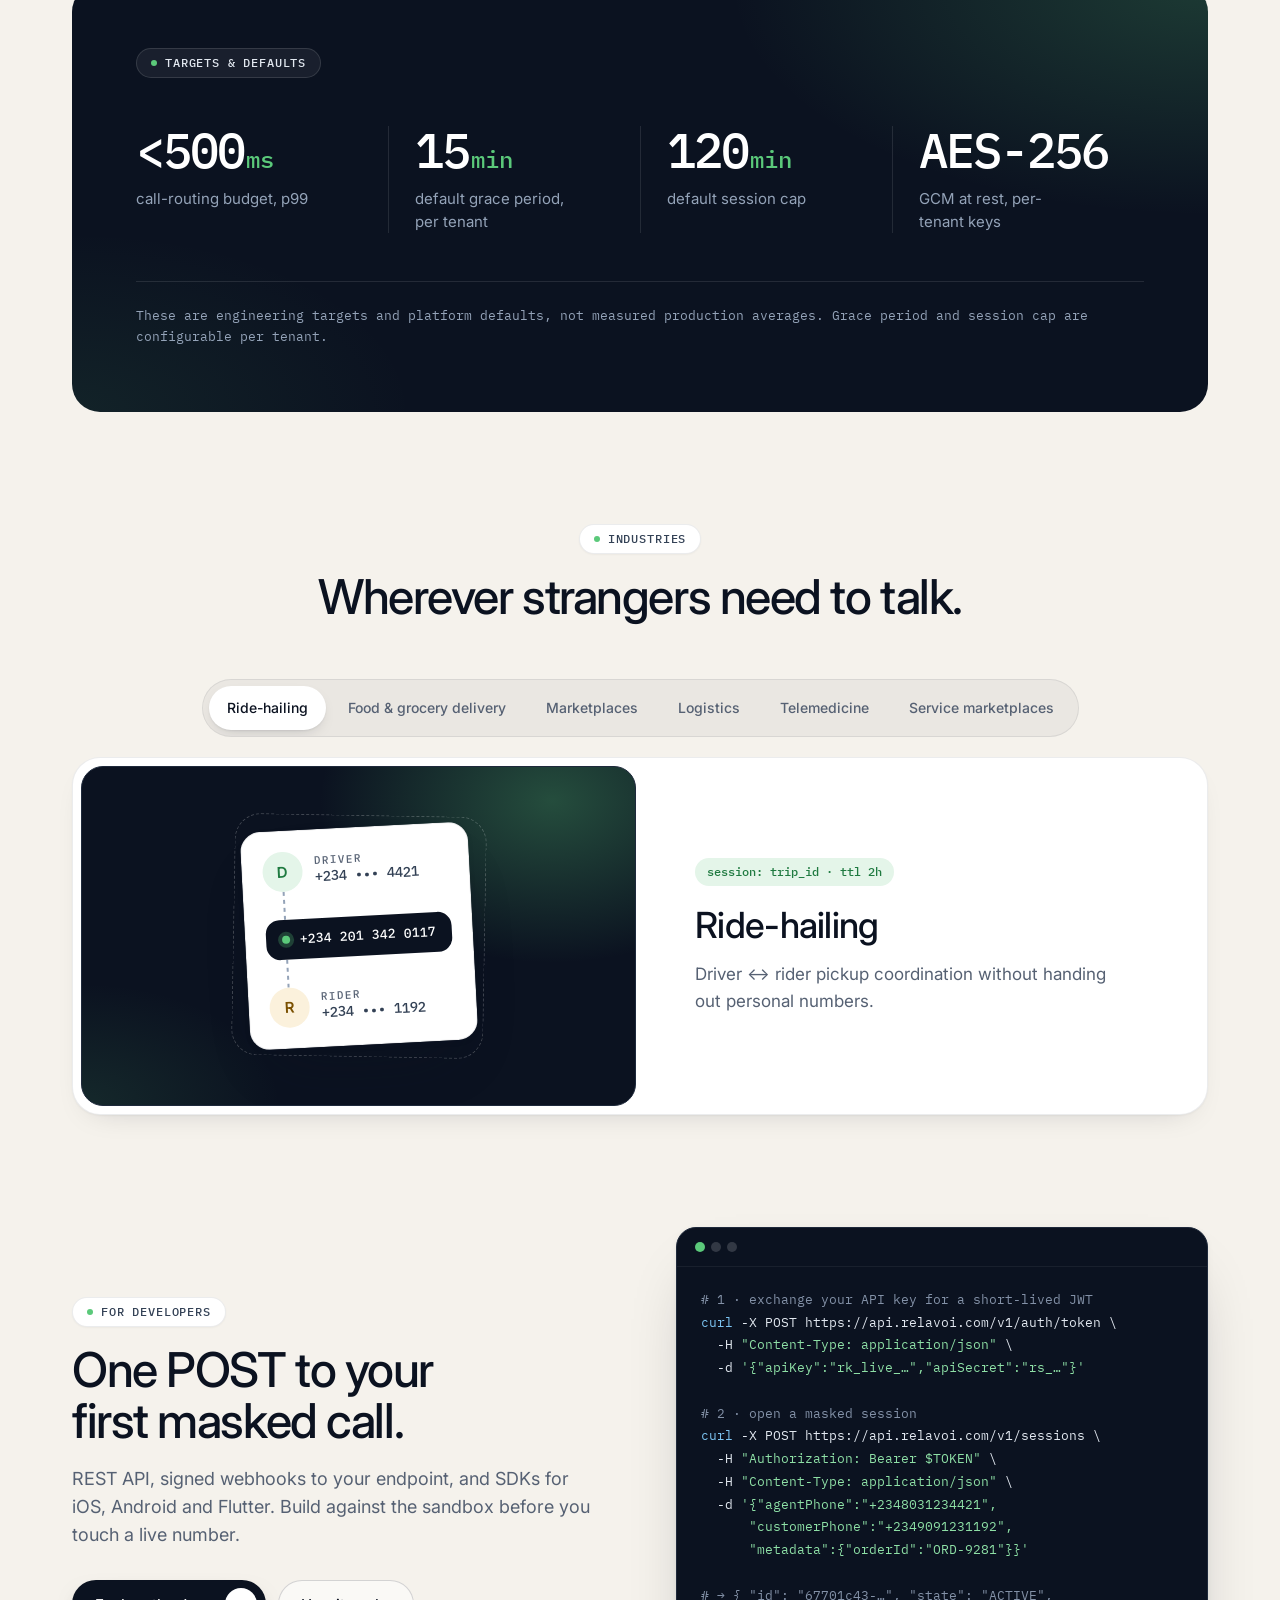
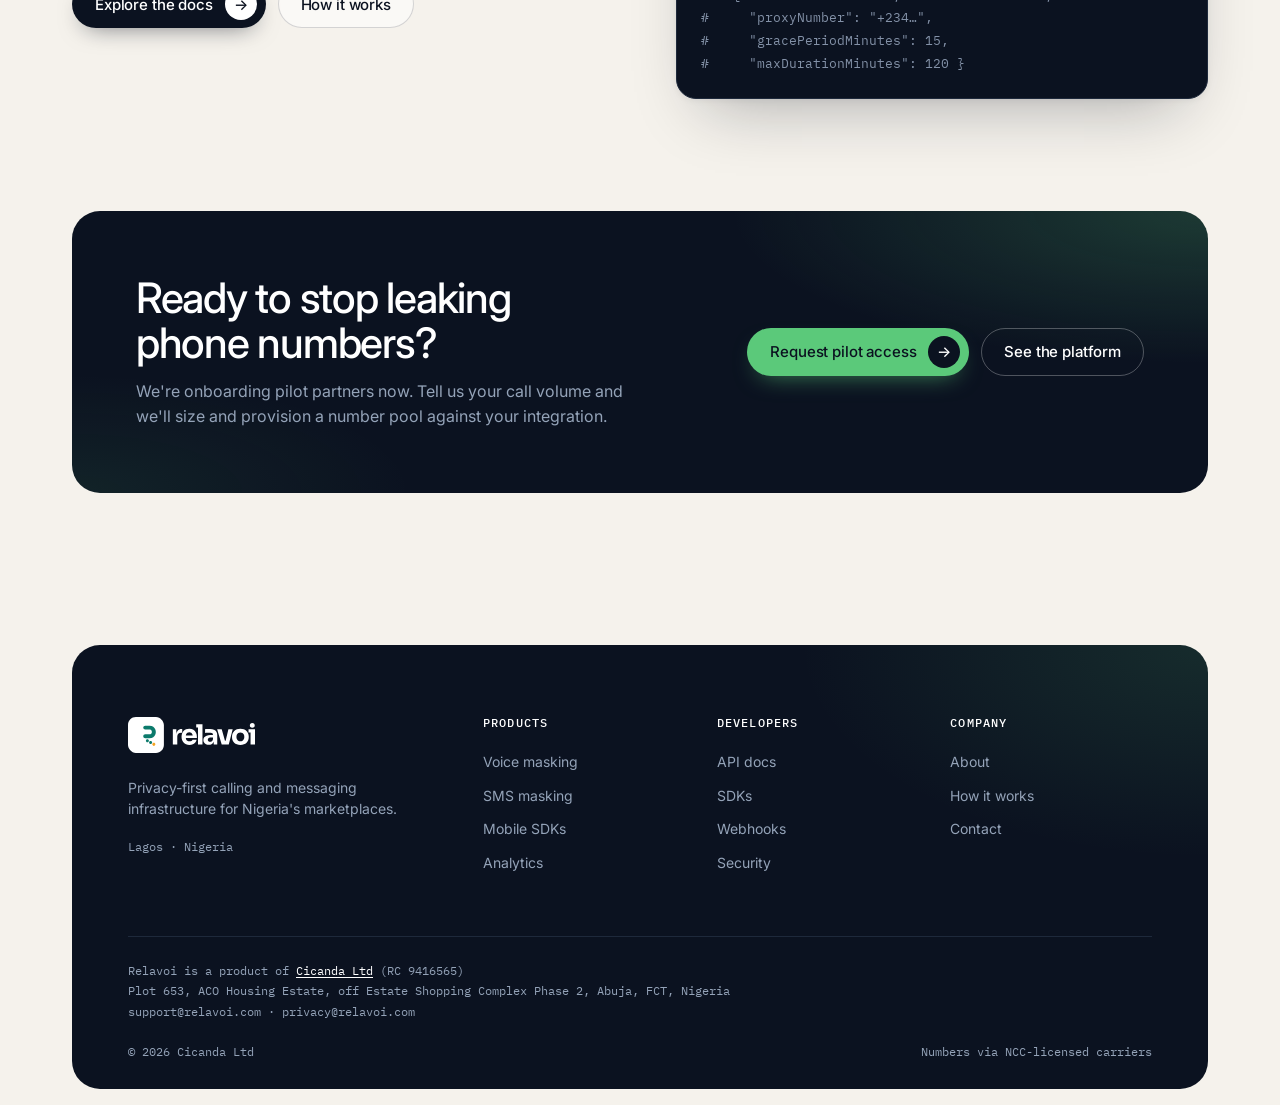
==== commit 48703a2e: "fix: replace the remaining compliance claims with what is true today Four changes, one kept. The ind" ====
--- a/index.html
+++ b/index.html
@@ -78,7 +78,7 @@
 <div class="grid g3">
 <div class="card"><div class="ico"><svg viewBox="0 0 24 24" fill="none" stroke="currentColor" stroke-width="1.8" stroke-linecap="round" stroke-linejoin="round" aria-hidden="true"><path d="M12 3l7 3v5c0 4.5-3 8.3-7 10-4-1.7-7-5.5-7-10V6l7-3z"/><path d="M9 12l2 2 4-4"/></svg></div><h3>Stop off-platform leakage</h3><p>Drivers and customers can't take the relationship, or the revenue, off your app once the session expires.</p></div>
 <div class="card"><div class="ico"><svg viewBox="0 0 24 24" fill="none" stroke="currentColor" stroke-width="1.8" stroke-linecap="round" stroke-linejoin="round" aria-hidden="true"><path d="M13 2L4 14h7l-1 8 9-12h-7l1-8z"/></svg></div><h3>No app on the customer's side</h3><p>Calls run over Nigerian PSTN, so they reach any handset: smartphone or feature phone. No VoIP client, no data plan, nothing to install.</p></div>
-<div class="card"><div class="ico"><svg viewBox="0 0 24 24" fill="none" stroke="currentColor" stroke-width="1.8" stroke-linecap="round" stroke-linejoin="round" aria-hidden="true"><rect x="5" y="11" width="14" height="10" rx="2"/><path d="M8 11V7a4 4 0 018 0v4"/></svg></div><h3>Built for NDPR</h3><p>Phone numbers AES-256-GCM encrypted at rest under per-tenant keys, never written to logs in plaintext, and a consent prompt the platform refuses to let you skip when recording is on.</p></div>
+<div class="card"><div class="ico"><svg viewBox="0 0 24 24" fill="none" stroke="currentColor" stroke-width="1.8" stroke-linecap="round" stroke-linejoin="round" aria-hidden="true"><rect x="5" y="11" width="14" height="10" rx="2"/><path d="M8 11V7a4 4 0 018 0v4"/></svg></div><h3>Privacy built in</h3><p>Phone numbers AES-256-GCM encrypted at rest under per-tenant keys, and never written to logs in plaintext. Call recording is coming soon, and will only run after a consent message the caller hears first.</p></div>
 </div>
 </div></section>
 
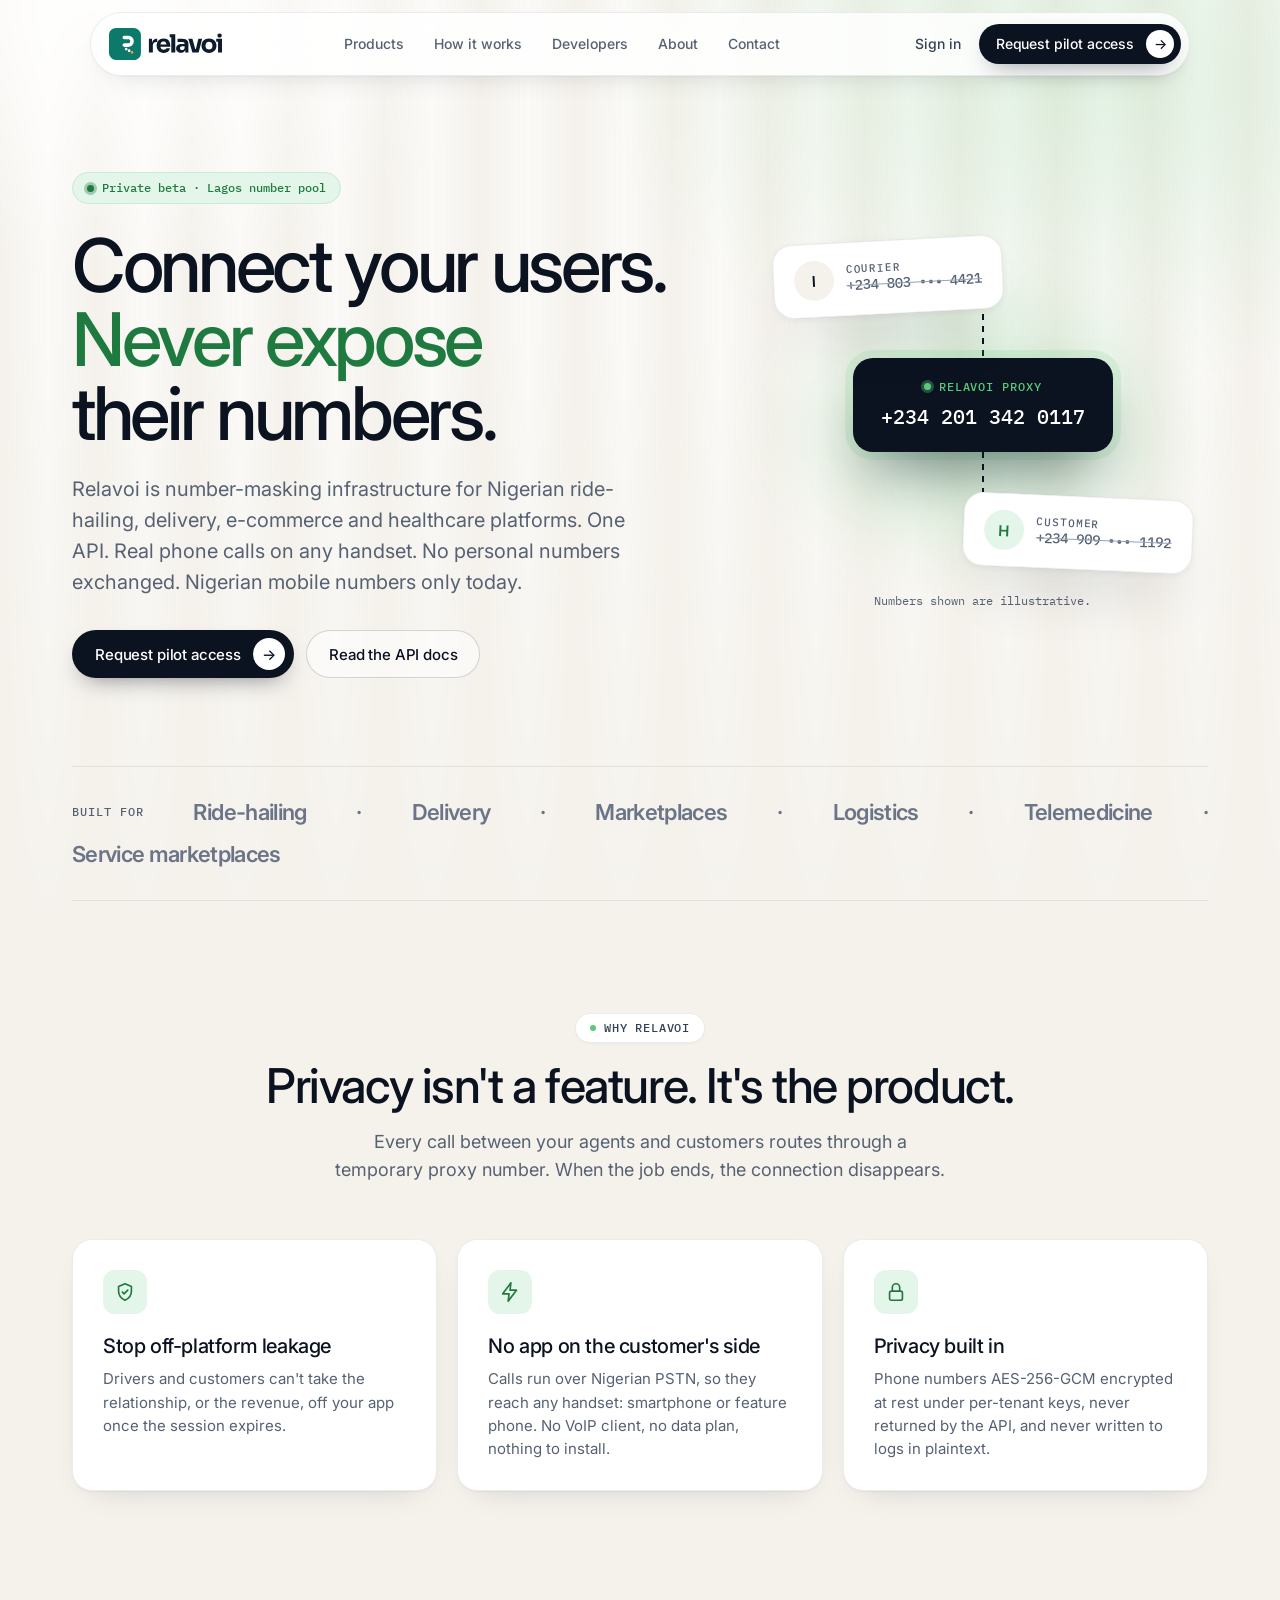
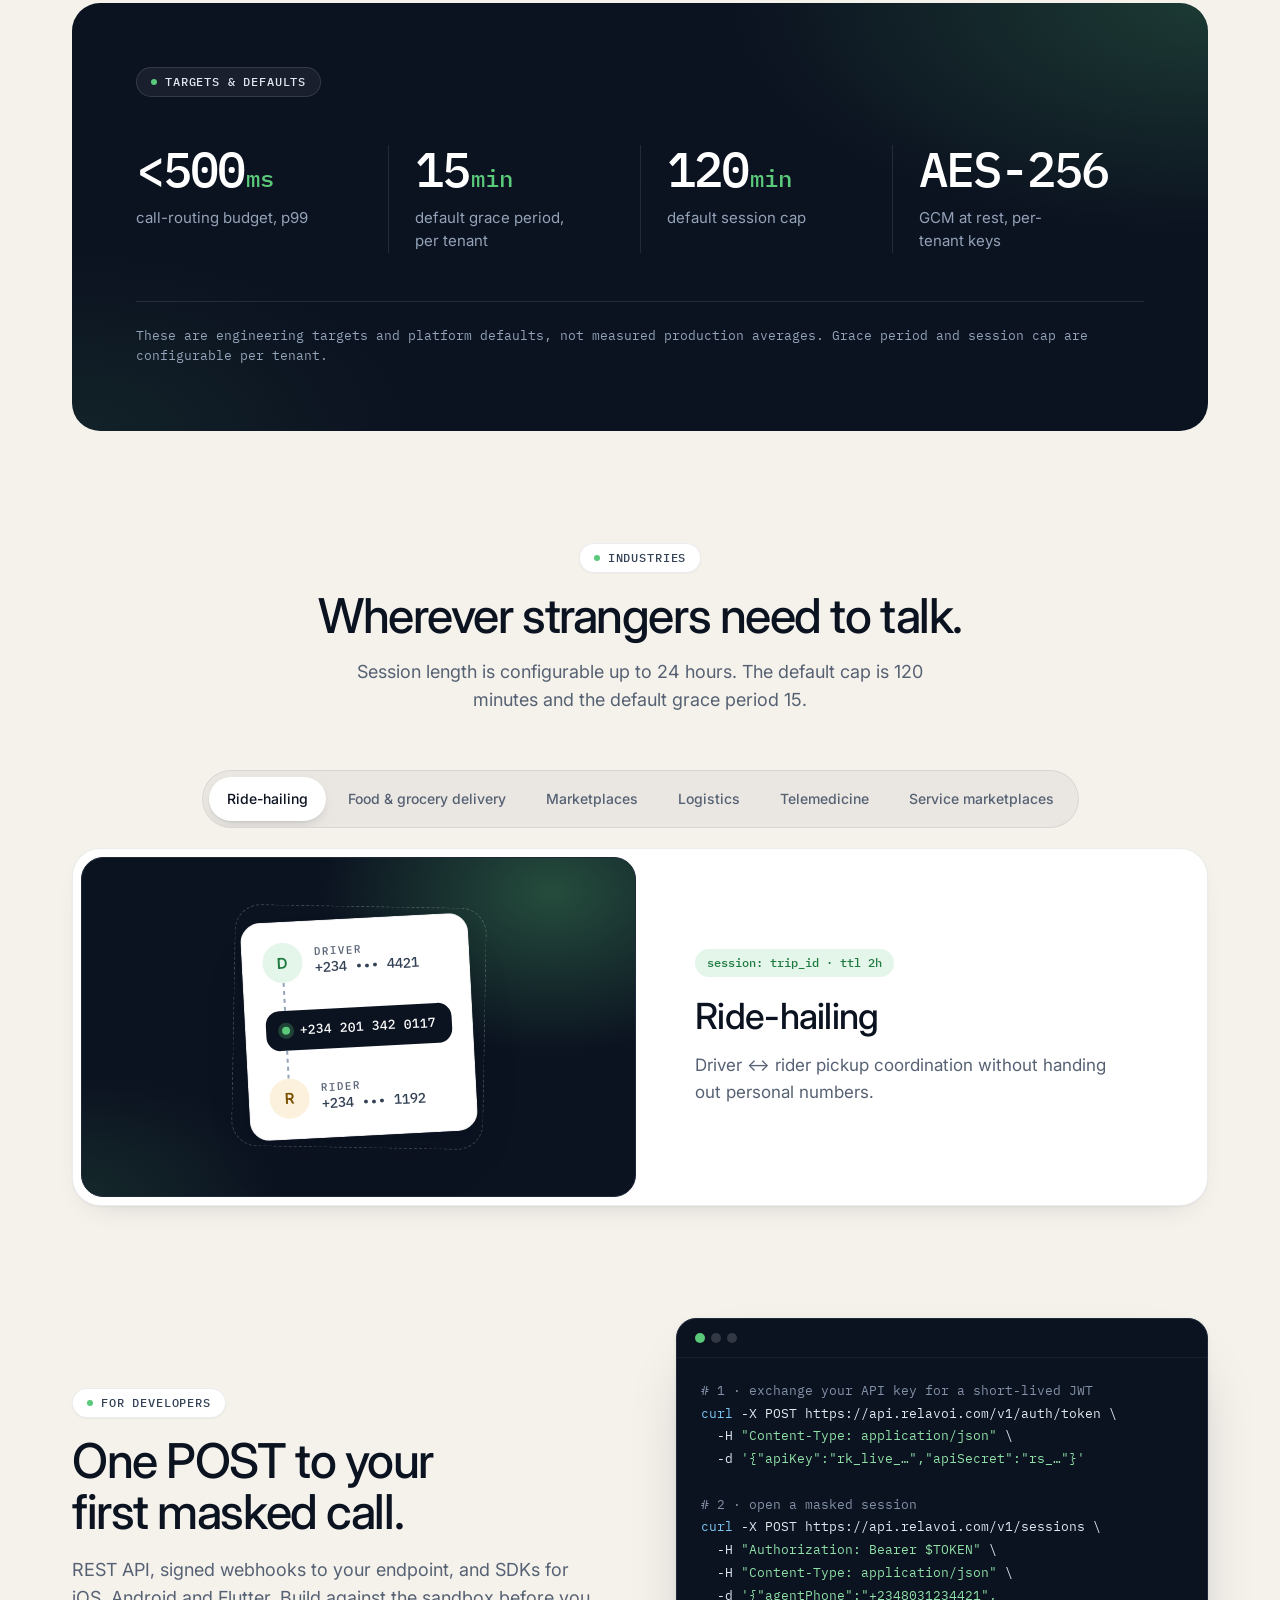
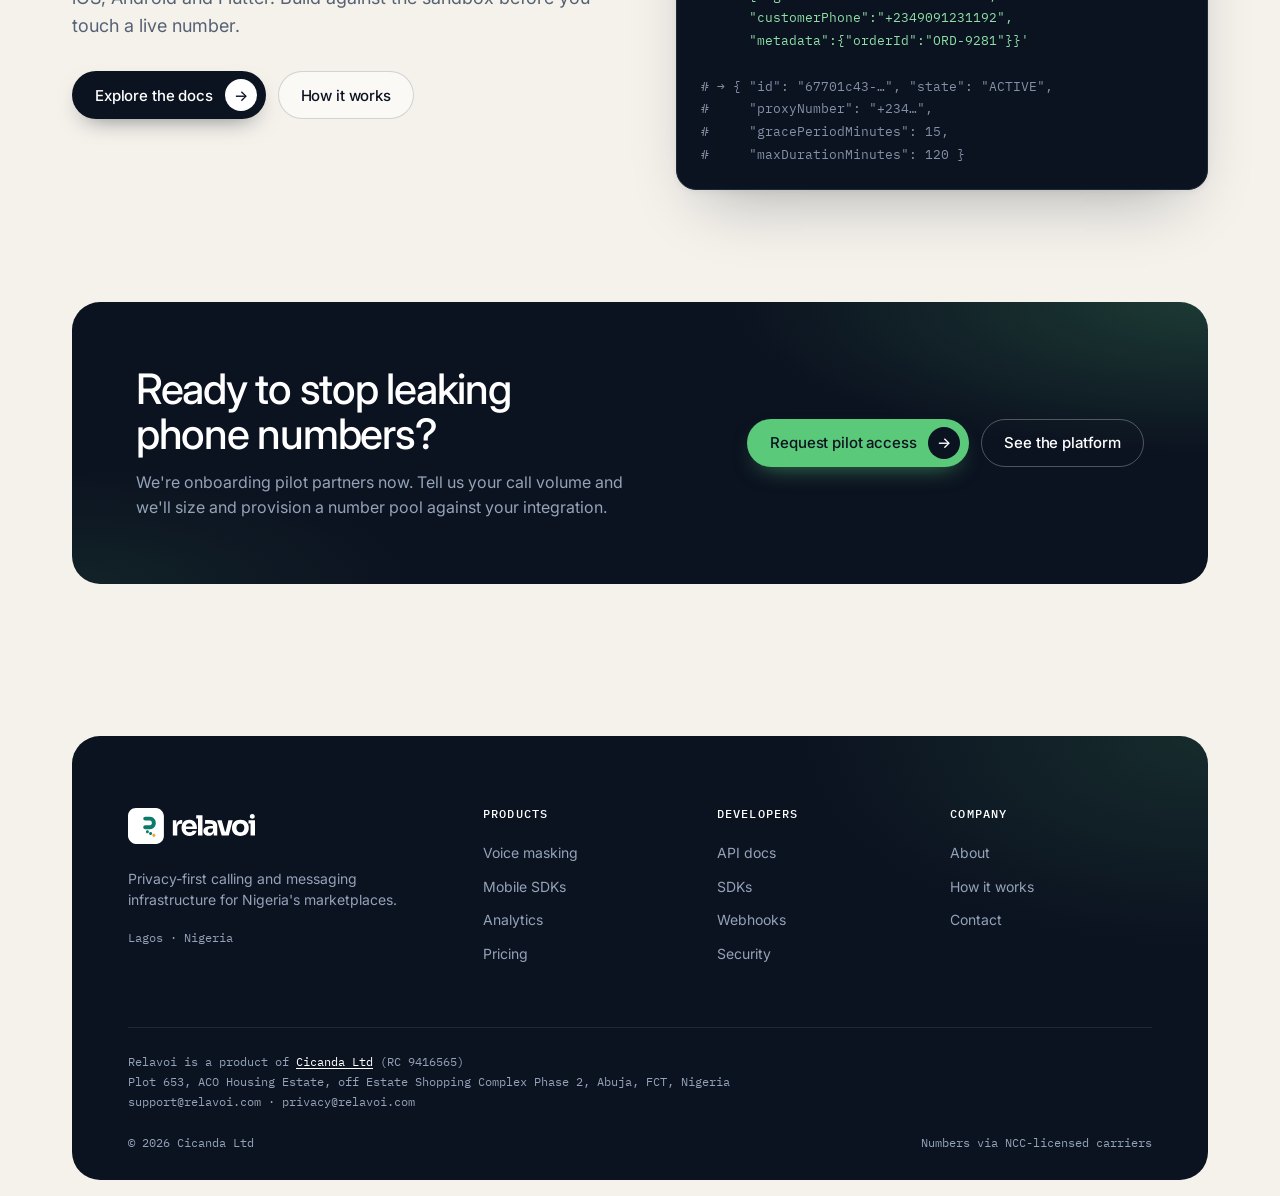
==== commit 6538cb74: "content: sell only what works today, and publish the real plan prices A review of relavoi.com agains" ====
--- a/index.html
+++ b/index.html
@@ -56,7 +56,7 @@
 <div class="hero-copy">
 <span class="pill"><span class="dot"></span>Private beta · Lagos number pool</span>
 <h1>Connect your users. <em>Never expose</em> their numbers.</h1>
-<p class="lede">Relavoi is number-masking infrastructure for Nigerian ride-hailing, delivery, e-commerce and healthcare platforms. One API. Real phone calls on any handset. No personal numbers exchanged.</p>
+<p class="lede">Relavoi is number-masking infrastructure for Nigerian ride-hailing, delivery, e-commerce and healthcare platforms. One API. Real phone calls on any handset. No personal numbers exchanged. Nigerian mobile numbers only today.</p>
 <div class="btn-row"><a href="https://app.relavoi.com/signup" class="btn btn-p">Request pilot access <span class="arr">→</span></a><a href="developers.html" class="btn btn-s">Read the API docs</a></div>
 </div>
 <div class="hero-visual">
@@ -71,14 +71,14 @@
 </div>
 </div></header>
 
-<div class="wrap"><div class="strip"><span class="eyebrow">Built for</span><span>Ride-hailing</span><span>Delivery</span><span>Marketplaces</span><span>Logistics</span><span>Telemedicine</span></div></div>
+<div class="wrap"><div class="strip"><span class="eyebrow">Built for</span><span>Ride-hailing</span><span aria-hidden="true">&middot;</span><span>Delivery</span><span aria-hidden="true">&middot;</span><span>Marketplaces</span><span aria-hidden="true">&middot;</span><span>Logistics</span><span aria-hidden="true">&middot;</span><span>Telemedicine</span><span aria-hidden="true">&middot;</span><span>Service marketplaces</span></div></div>
 
 <section><div class="wrap">
 <div class="sec-head"><div class="chip">Why Relavoi</div><h2>Privacy isn't a feature. It's the product.</h2><p>Every call between your agents and customers routes through a temporary proxy number. When the job ends, the connection disappears.</p></div>
 <div class="grid g3">
 <div class="card"><div class="ico"><svg viewBox="0 0 24 24" fill="none" stroke="currentColor" stroke-width="1.8" stroke-linecap="round" stroke-linejoin="round" aria-hidden="true"><path d="M12 3l7 3v5c0 4.5-3 8.3-7 10-4-1.7-7-5.5-7-10V6l7-3z"/><path d="M9 12l2 2 4-4"/></svg></div><h3>Stop off-platform leakage</h3><p>Drivers and customers can't take the relationship, or the revenue, off your app once the session expires.</p></div>
 <div class="card"><div class="ico"><svg viewBox="0 0 24 24" fill="none" stroke="currentColor" stroke-width="1.8" stroke-linecap="round" stroke-linejoin="round" aria-hidden="true"><path d="M13 2L4 14h7l-1 8 9-12h-7l1-8z"/></svg></div><h3>No app on the customer's side</h3><p>Calls run over Nigerian PSTN, so they reach any handset: smartphone or feature phone. No VoIP client, no data plan, nothing to install.</p></div>
-<div class="card"><div class="ico"><svg viewBox="0 0 24 24" fill="none" stroke="currentColor" stroke-width="1.8" stroke-linecap="round" stroke-linejoin="round" aria-hidden="true"><rect x="5" y="11" width="14" height="10" rx="2"/><path d="M8 11V7a4 4 0 018 0v4"/></svg></div><h3>Privacy built in</h3><p>Phone numbers AES-256-GCM encrypted at rest under per-tenant keys, and never written to logs in plaintext. Call recording is coming soon, and will only run after a consent message the caller hears first.</p></div>
+<div class="card"><div class="ico"><svg viewBox="0 0 24 24" fill="none" stroke="currentColor" stroke-width="1.8" stroke-linecap="round" stroke-linejoin="round" aria-hidden="true"><rect x="5" y="11" width="14" height="10" rx="2"/><path d="M8 11V7a4 4 0 018 0v4"/></svg></div><h3>Privacy built in</h3><p>Phone numbers AES-256-GCM encrypted at rest under per-tenant keys, never returned by the API, and never written to logs in plaintext.</p></div>
 </div>
 </div></section>
 
@@ -94,7 +94,7 @@
 </div></div></section>
 
 <section class="pt0"><div class="wrap">
-<div class="sec-head"><div class="chip">Industries</div><h2>Wherever strangers need to talk.</h2></div>
+<div class="sec-head"><div class="chip">Industries</div><h2>Wherever strangers need to talk.</h2><p>Session length is configurable up to 24 hours. The default cap is 120 minutes and the default grace period 15.</p></div>
 <div data-tabs="Industries"><div class="tab-panels">
 <article class="tab-panel">
 <div class="stage dark" aria-hidden="true"><div class="ghosted tilt-l"><div class="float sess"><div class="who"><div class="av g">D</div><div><div class="r">Driver</div><div class="n">+234 ••• 4421</div></div></div><div class="vline"></div><div class="proxy-chip"><span class="live"></span>+234 201 342 0117</div><div class="vline"></div><div class="who"><div class="av a">R</div><div><div class="r">Rider</div><div class="n">+234 ••• 1192</div></div></div></div></div></div>
@@ -114,7 +114,7 @@
 </article>
 <article class="tab-panel">
 <div class="stage dark" aria-hidden="true"><div class="ghosted tilt-l"><div class="float sess"><div class="who"><div class="av g">P</div><div><div class="r">Patient</div><div class="n">+234 ••• 4421</div></div></div><div class="vline"></div><div class="proxy-chip"><span class="live"></span>+234 201 342 0117</div><div class="vline"></div><div class="who"><div class="av a">P</div><div><div class="r">Provider</div><div class="n">+234 ••• 1192</div></div></div></div></div></div>
-<div class="tab-copy"><h3>Telemedicine</h3><p>Patients reach providers without clinicians exposing personal lines. Recording only ever starts after the consent prompt plays.</p><span class="badge">session: consult_id · consent prompt</span></div>
+<div class="tab-copy"><h3>Telemedicine</h3><p>Patients reach providers without clinicians exposing personal lines, on a number that stops working when the consult is over.</p><span class="badge">session: consult_id · ttl 2h</span></div>
 </article>
 <article class="tab-panel">
 <div class="stage dark" aria-hidden="true"><div class="ghosted tilt-l"><div class="float sess"><div class="who"><div class="av g">A</div><div><div class="r">Artisan</div><div class="n">+234 ••• 4421</div></div></div><div class="vline"></div><div class="proxy-chip"><span class="live"></span>+234 201 342 0117</div><div class="vline"></div><div class="who"><div class="av a">C</div><div><div class="r">Customer</div><div class="n">+234 ••• 1192</div></div></div></div></div></div>
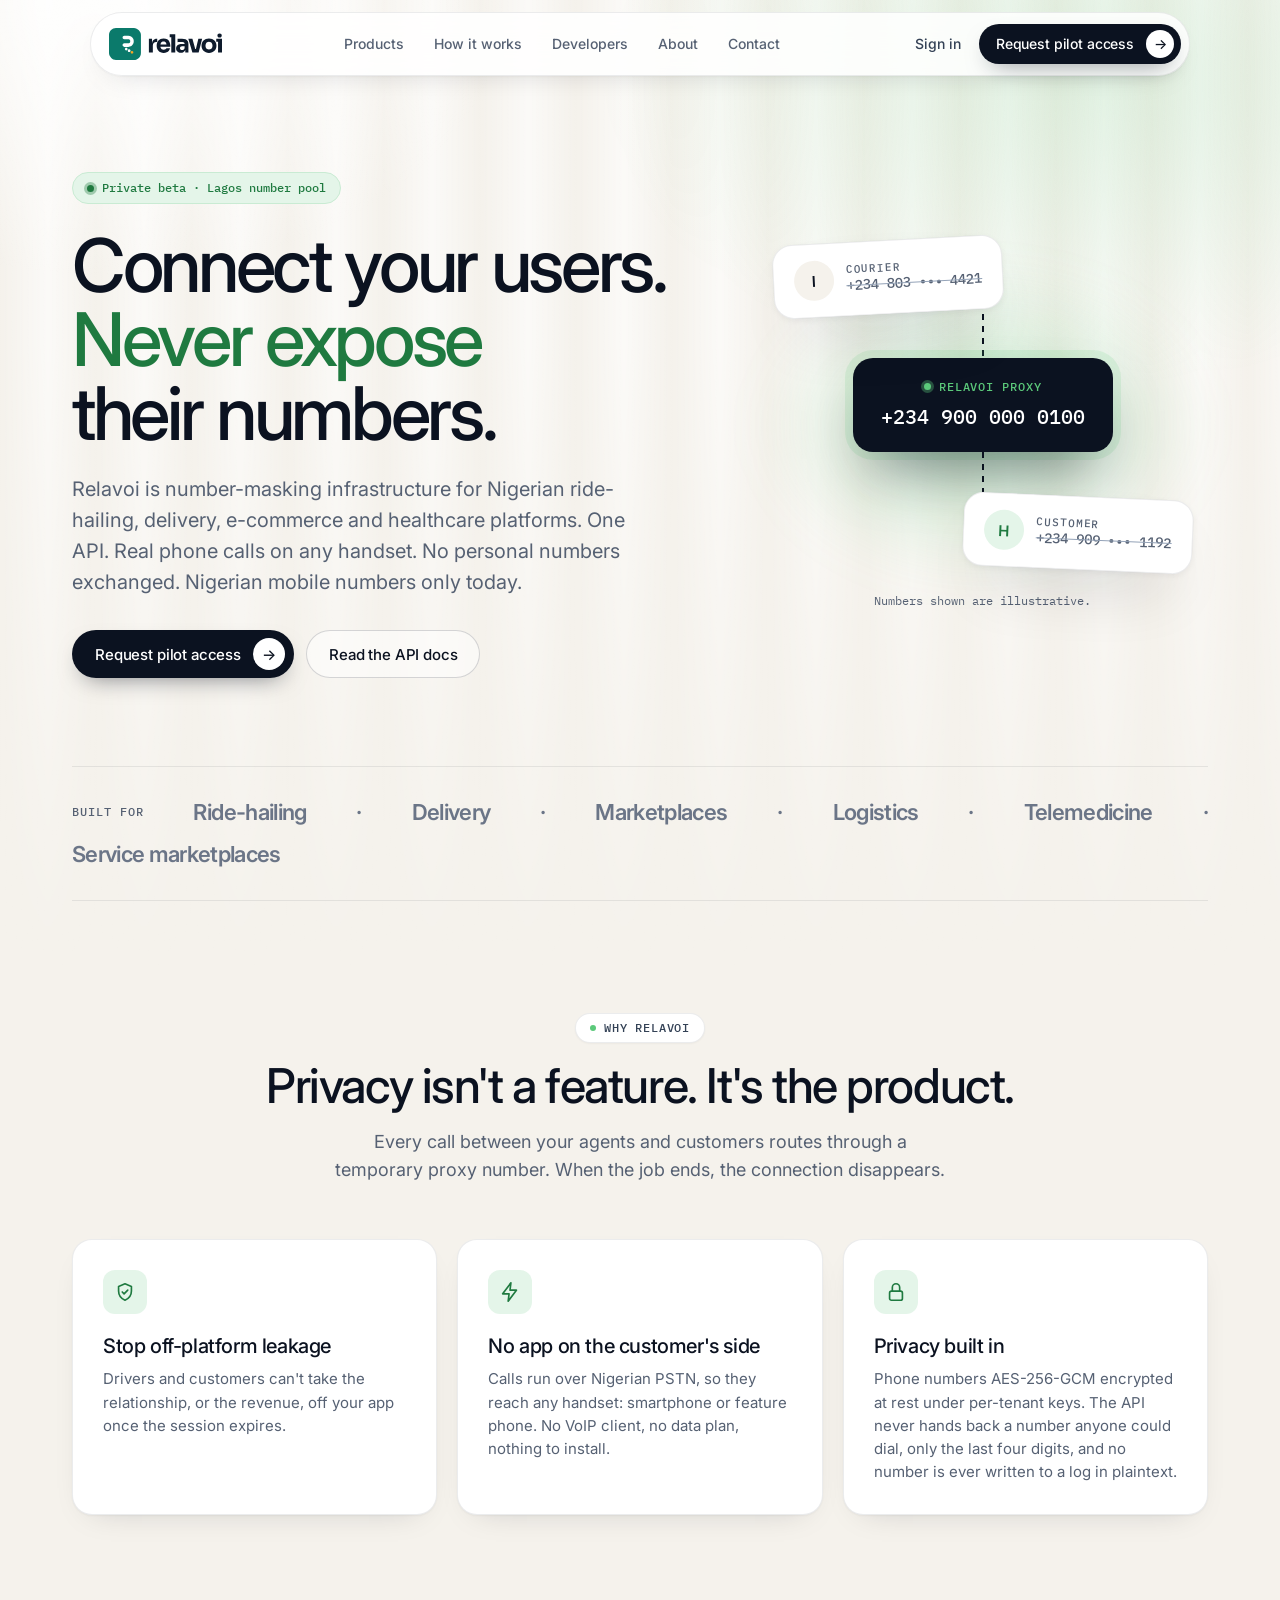
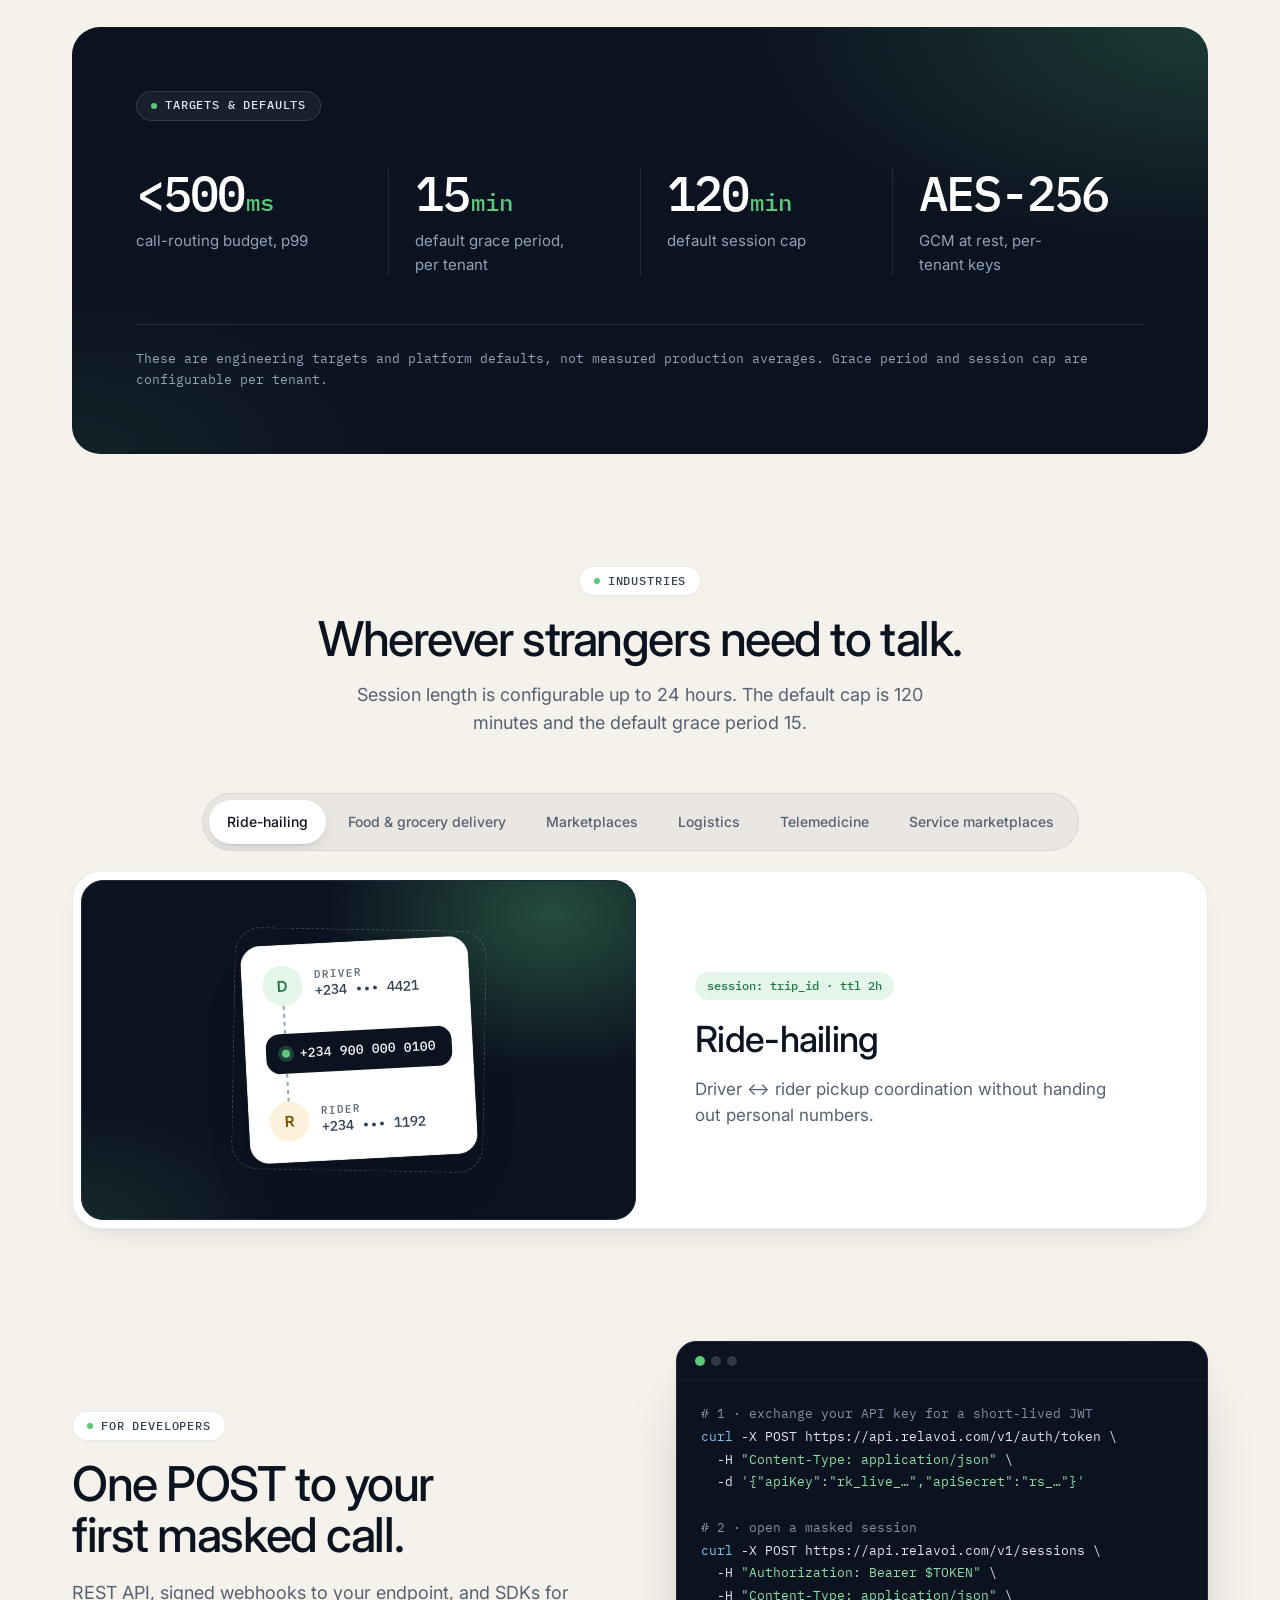
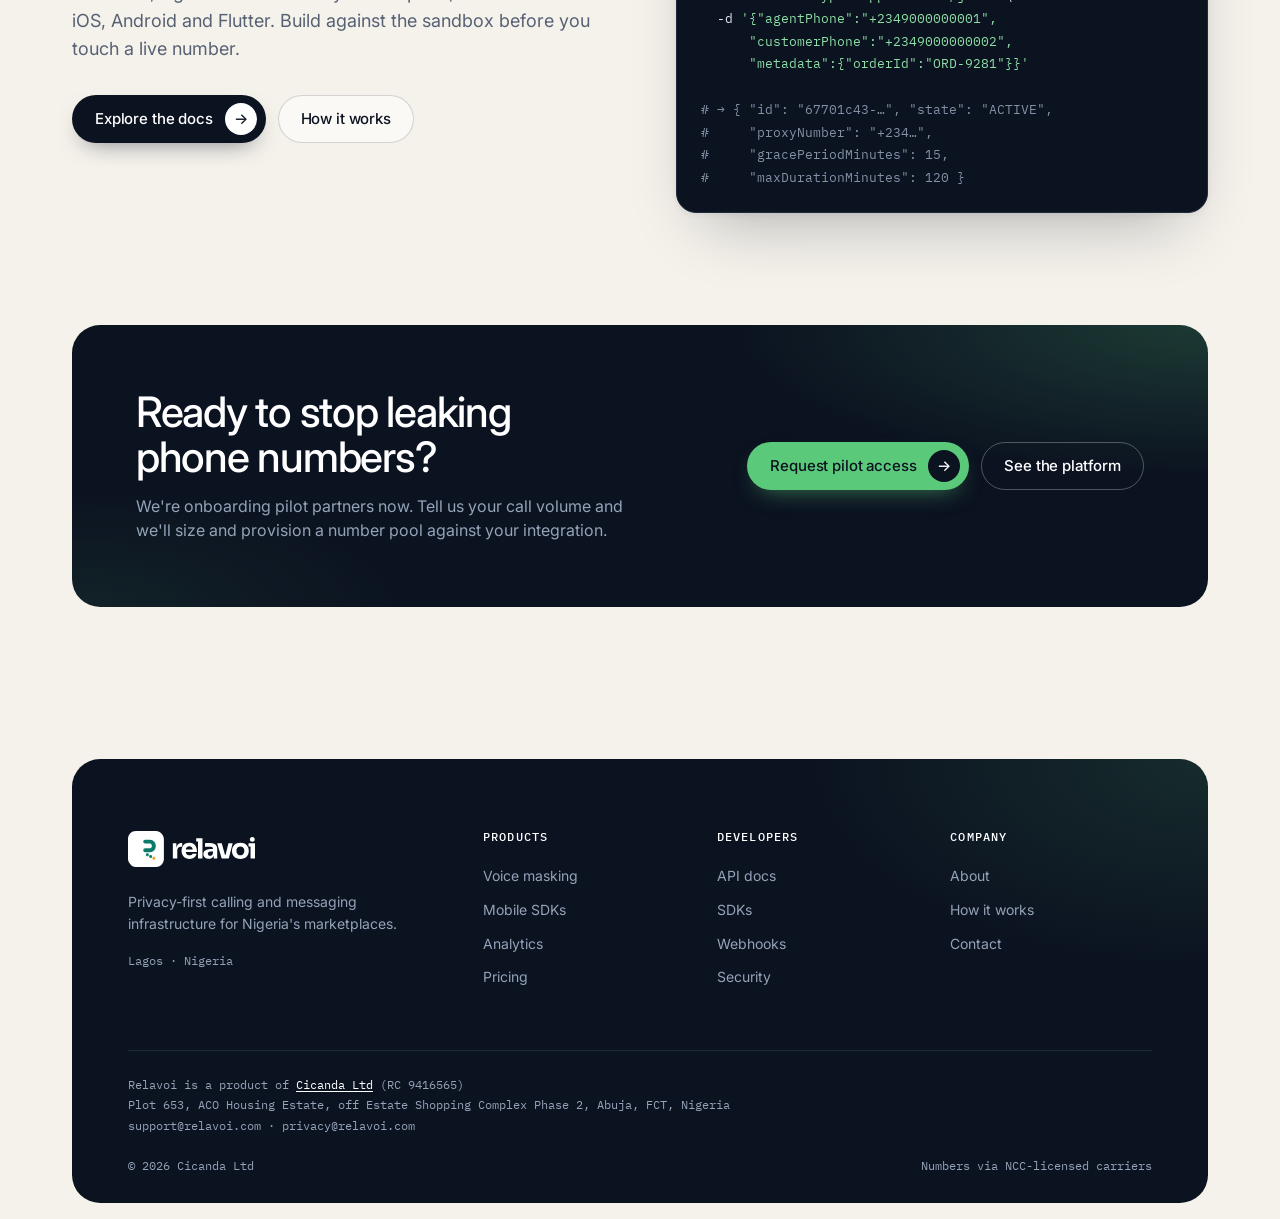
==== commit 856fc284: "docs: state what the site guarantees, not how it is built Six changes, all copy. No layout or stylin" ====
--- a/index.html
+++ b/index.html
@@ -63,7 +63,7 @@
 <div class="flow">
 <div class="float party tilt-l"><div class="who"><div class="av">I</div><div><div class="r">Courier</div><div class="n">+234 803 ••• 4421</div></div></div></div>
 <div class="line" aria-hidden="true"></div>
-<div class="proxy"><div class="eyebrow"><span class="dot"></span>Relavoi proxy</div><div class="n">+234 201 342 0117</div></div>
+<div class="proxy"><div class="eyebrow"><span class="dot"></span>Relavoi proxy</div><div class="n">+234 900 000 0100</div></div>
 <div class="line" aria-hidden="true"></div>
 <div class="float party tilt-r"><div class="who"><div class="av g">H</div><div><div class="r">Customer</div><div class="n">+234 909 ••• 1192</div></div></div></div>
 </div>
@@ -78,7 +78,7 @@
 <div class="grid g3">
 <div class="card"><div class="ico"><svg viewBox="0 0 24 24" fill="none" stroke="currentColor" stroke-width="1.8" stroke-linecap="round" stroke-linejoin="round" aria-hidden="true"><path d="M12 3l7 3v5c0 4.5-3 8.3-7 10-4-1.7-7-5.5-7-10V6l7-3z"/><path d="M9 12l2 2 4-4"/></svg></div><h3>Stop off-platform leakage</h3><p>Drivers and customers can't take the relationship, or the revenue, off your app once the session expires.</p></div>
 <div class="card"><div class="ico"><svg viewBox="0 0 24 24" fill="none" stroke="currentColor" stroke-width="1.8" stroke-linecap="round" stroke-linejoin="round" aria-hidden="true"><path d="M13 2L4 14h7l-1 8 9-12h-7l1-8z"/></svg></div><h3>No app on the customer's side</h3><p>Calls run over Nigerian PSTN, so they reach any handset: smartphone or feature phone. No VoIP client, no data plan, nothing to install.</p></div>
-<div class="card"><div class="ico"><svg viewBox="0 0 24 24" fill="none" stroke="currentColor" stroke-width="1.8" stroke-linecap="round" stroke-linejoin="round" aria-hidden="true"><rect x="5" y="11" width="14" height="10" rx="2"/><path d="M8 11V7a4 4 0 018 0v4"/></svg></div><h3>Privacy built in</h3><p>Phone numbers AES-256-GCM encrypted at rest under per-tenant keys, never returned by the API, and never written to logs in plaintext.</p></div>
+<div class="card"><div class="ico"><svg viewBox="0 0 24 24" fill="none" stroke="currentColor" stroke-width="1.8" stroke-linecap="round" stroke-linejoin="round" aria-hidden="true"><rect x="5" y="11" width="14" height="10" rx="2"/><path d="M8 11V7a4 4 0 018 0v4"/></svg></div><h3>Privacy built in</h3><p>Phone numbers AES-256-GCM encrypted at rest under per-tenant keys. The API never hands back a number anyone could dial, only the last four digits, and no number is ever written to a log in plaintext.</p></div>
 </div>
 </div></section>
 
@@ -97,27 +97,27 @@
 <div class="sec-head"><div class="chip">Industries</div><h2>Wherever strangers need to talk.</h2><p>Session length is configurable up to 24 hours. The default cap is 120 minutes and the default grace period 15.</p></div>
 <div data-tabs="Industries"><div class="tab-panels">
 <article class="tab-panel">
-<div class="stage dark" aria-hidden="true"><div class="ghosted tilt-l"><div class="float sess"><div class="who"><div class="av g">D</div><div><div class="r">Driver</div><div class="n">+234 ••• 4421</div></div></div><div class="vline"></div><div class="proxy-chip"><span class="live"></span>+234 201 342 0117</div><div class="vline"></div><div class="who"><div class="av a">R</div><div><div class="r">Rider</div><div class="n">+234 ••• 1192</div></div></div></div></div></div>
+<div class="stage dark" aria-hidden="true"><div class="ghosted tilt-l"><div class="float sess"><div class="who"><div class="av g">D</div><div><div class="r">Driver</div><div class="n">+234 ••• 4421</div></div></div><div class="vline"></div><div class="proxy-chip"><span class="live"></span>+234 900 000 0100</div><div class="vline"></div><div class="who"><div class="av a">R</div><div><div class="r">Rider</div><div class="n">+234 ••• 1192</div></div></div></div></div></div>
 <div class="tab-copy"><h3>Ride-hailing</h3><p>Driver ↔ rider pickup coordination without handing out personal numbers.</p><span class="badge">session: trip_id · ttl 2h</span></div>
 </article>
 <article class="tab-panel">
-<div class="stage dark" aria-hidden="true"><div class="ghosted tilt-l"><div class="float sess"><div class="who"><div class="av g">C</div><div><div class="r">Courier</div><div class="n">+234 ••• 4421</div></div></div><div class="vline"></div><div class="proxy-chip"><span class="live"></span>+234 201 342 0117</div><div class="vline"></div><div class="who"><div class="av a">C</div><div><div class="r">Customer</div><div class="n">+234 ••• 1192</div></div></div></div></div></div>
+<div class="stage dark" aria-hidden="true"><div class="ghosted tilt-l"><div class="float sess"><div class="who"><div class="av g">C</div><div><div class="r">Courier</div><div class="n">+234 ••• 4421</div></div></div><div class="vline"></div><div class="proxy-chip"><span class="live"></span>+234 900 000 0100</div><div class="vline"></div><div class="who"><div class="av a">C</div><div><div class="r">Customer</div><div class="n">+234 ••• 1192</div></div></div></div></div></div>
 <div class="tab-copy"><h3>Food &amp; grocery delivery</h3><p>Couriers reach customers at the gate. Grace period covers the "I left it with security" call.</p><span class="badge">session: order_id · grace 15m</span></div>
 </article>
 <article class="tab-panel">
-<div class="stage dark" aria-hidden="true"><div class="ghosted tilt-l"><div class="float sess"><div class="who"><div class="av g">B</div><div><div class="r">Buyer</div><div class="n">+234 ••• 4421</div></div></div><div class="vline"></div><div class="proxy-chip"><span class="live"></span>+234 201 342 0117</div><div class="vline"></div><div class="who"><div class="av a">S</div><div><div class="r">Seller</div><div class="n">+234 ••• 1192</div></div></div></div></div></div>
+<div class="stage dark" aria-hidden="true"><div class="ghosted tilt-l"><div class="float sess"><div class="who"><div class="av g">B</div><div><div class="r">Buyer</div><div class="n">+234 ••• 4421</div></div></div><div class="vline"></div><div class="proxy-chip"><span class="live"></span>+234 900 000 0100</div><div class="vline"></div><div class="who"><div class="av a">S</div><div><div class="r">Seller</div><div class="n">+234 ••• 1192</div></div></div></div></div></div>
 <div class="tab-copy"><h3>Marketplaces</h3><p>Buyers and sellers negotiate by phone while you keep the transaction on-platform.</p><span class="badge">session: listing_id · ttl 24h</span></div>
 </article>
 <article class="tab-panel">
-<div class="stage dark" aria-hidden="true"><div class="ghosted tilt-l"><div class="float sess"><div class="who"><div class="av g">D</div><div><div class="r">Driver</div><div class="n">+234 ••• 4421</div></div></div><div class="vline"></div><div class="proxy-chip"><span class="live"></span>+234 201 342 0117</div><div class="vline"></div><div class="who"><div class="av a">R</div><div><div class="r">Recipient</div><div class="n">+234 ••• 1192</div></div></div></div></div></div>
+<div class="stage dark" aria-hidden="true"><div class="ghosted tilt-l"><div class="float sess"><div class="who"><div class="av g">D</div><div><div class="r">Driver</div><div class="n">+234 ••• 4421</div></div></div><div class="vline"></div><div class="proxy-chip"><span class="live"></span>+234 900 000 0100</div><div class="vline"></div><div class="who"><div class="av a">R</div><div><div class="r">Recipient</div><div class="n">+234 ••• 1192</div></div></div></div></div></div>
 <div class="tab-copy"><h3>Logistics</h3><p>Dispatcher-to-driver and driver-to-recipient run as separate masked sessions across the same waybill.</p><span class="badge">session: waybill · two-party</span></div>
 </article>
 <article class="tab-panel">
-<div class="stage dark" aria-hidden="true"><div class="ghosted tilt-l"><div class="float sess"><div class="who"><div class="av g">P</div><div><div class="r">Patient</div><div class="n">+234 ••• 4421</div></div></div><div class="vline"></div><div class="proxy-chip"><span class="live"></span>+234 201 342 0117</div><div class="vline"></div><div class="who"><div class="av a">P</div><div><div class="r">Provider</div><div class="n">+234 ••• 1192</div></div></div></div></div></div>
+<div class="stage dark" aria-hidden="true"><div class="ghosted tilt-l"><div class="float sess"><div class="who"><div class="av g">P</div><div><div class="r">Patient</div><div class="n">+234 ••• 4421</div></div></div><div class="vline"></div><div class="proxy-chip"><span class="live"></span>+234 900 000 0100</div><div class="vline"></div><div class="who"><div class="av a">P</div><div><div class="r">Provider</div><div class="n">+234 ••• 1192</div></div></div></div></div></div>
 <div class="tab-copy"><h3>Telemedicine</h3><p>Patients reach providers without clinicians exposing personal lines, on a number that stops working when the consult is over.</p><span class="badge">session: consult_id · ttl 2h</span></div>
 </article>
 <article class="tab-panel">
-<div class="stage dark" aria-hidden="true"><div class="ghosted tilt-l"><div class="float sess"><div class="who"><div class="av g">A</div><div><div class="r">Artisan</div><div class="n">+234 ••• 4421</div></div></div><div class="vline"></div><div class="proxy-chip"><span class="live"></span>+234 201 342 0117</div><div class="vline"></div><div class="who"><div class="av a">C</div><div><div class="r">Customer</div><div class="n">+234 ••• 1192</div></div></div></div></div></div>
+<div class="stage dark" aria-hidden="true"><div class="ghosted tilt-l"><div class="float sess"><div class="who"><div class="av g">A</div><div><div class="r">Artisan</div><div class="n">+234 ••• 4421</div></div></div><div class="vline"></div><div class="proxy-chip"><span class="live"></span>+234 900 000 0100</div><div class="vline"></div><div class="who"><div class="av a">C</div><div><div class="r">Customer</div><div class="n">+234 ••• 1192</div></div></div></div></div></div>
 <div class="tab-copy"><h3>Service marketplaces</h3><p>Artisans and customers schedule jobs by phone; you stay the system of record.</p><span class="badge">session: job_id · ttl 24h</span></div>
 </article>
 </div></div>
@@ -134,8 +134,8 @@
 <span class="k">curl</span> -X POST https://api.relavoi.com/v1/sessions \
   -H <span class="s">"Authorization: Bearer $TOKEN"</span> \
   -H <span class="s">"Content-Type: application/json"</span> \
-  -d <span class="s">'{"agentPhone":"+2348031234421",</span>
-<span class="s">      "customerPhone":"+2349091231192",</span>
+  -d <span class="s">'{"agentPhone":"+2349000000001",</span>
+<span class="s">      "customerPhone":"+2349000000002",</span>
 <span class="s">      "metadata":{"orderId":"ORD-9281"}}'</span>
 
 <span class="c"># → { "id": "67701c43-…", "state": "ACTIVE",</span>
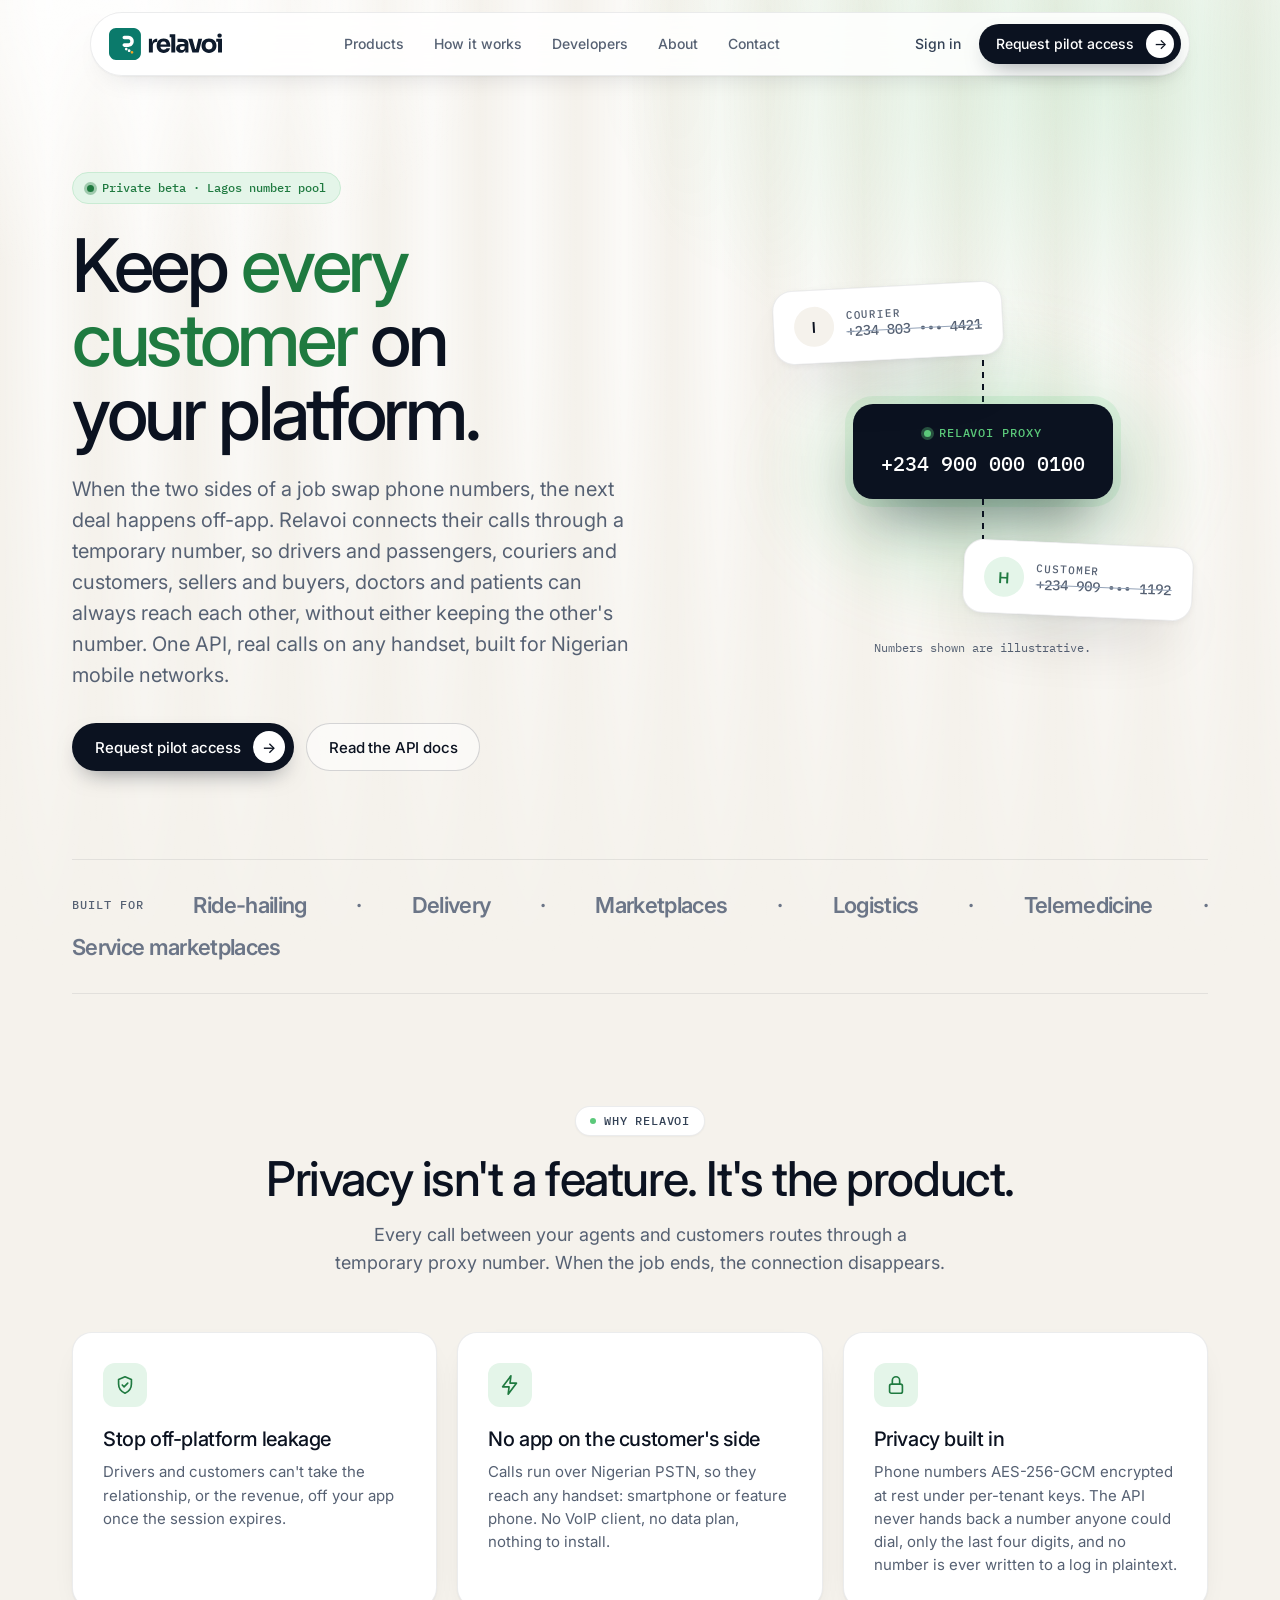
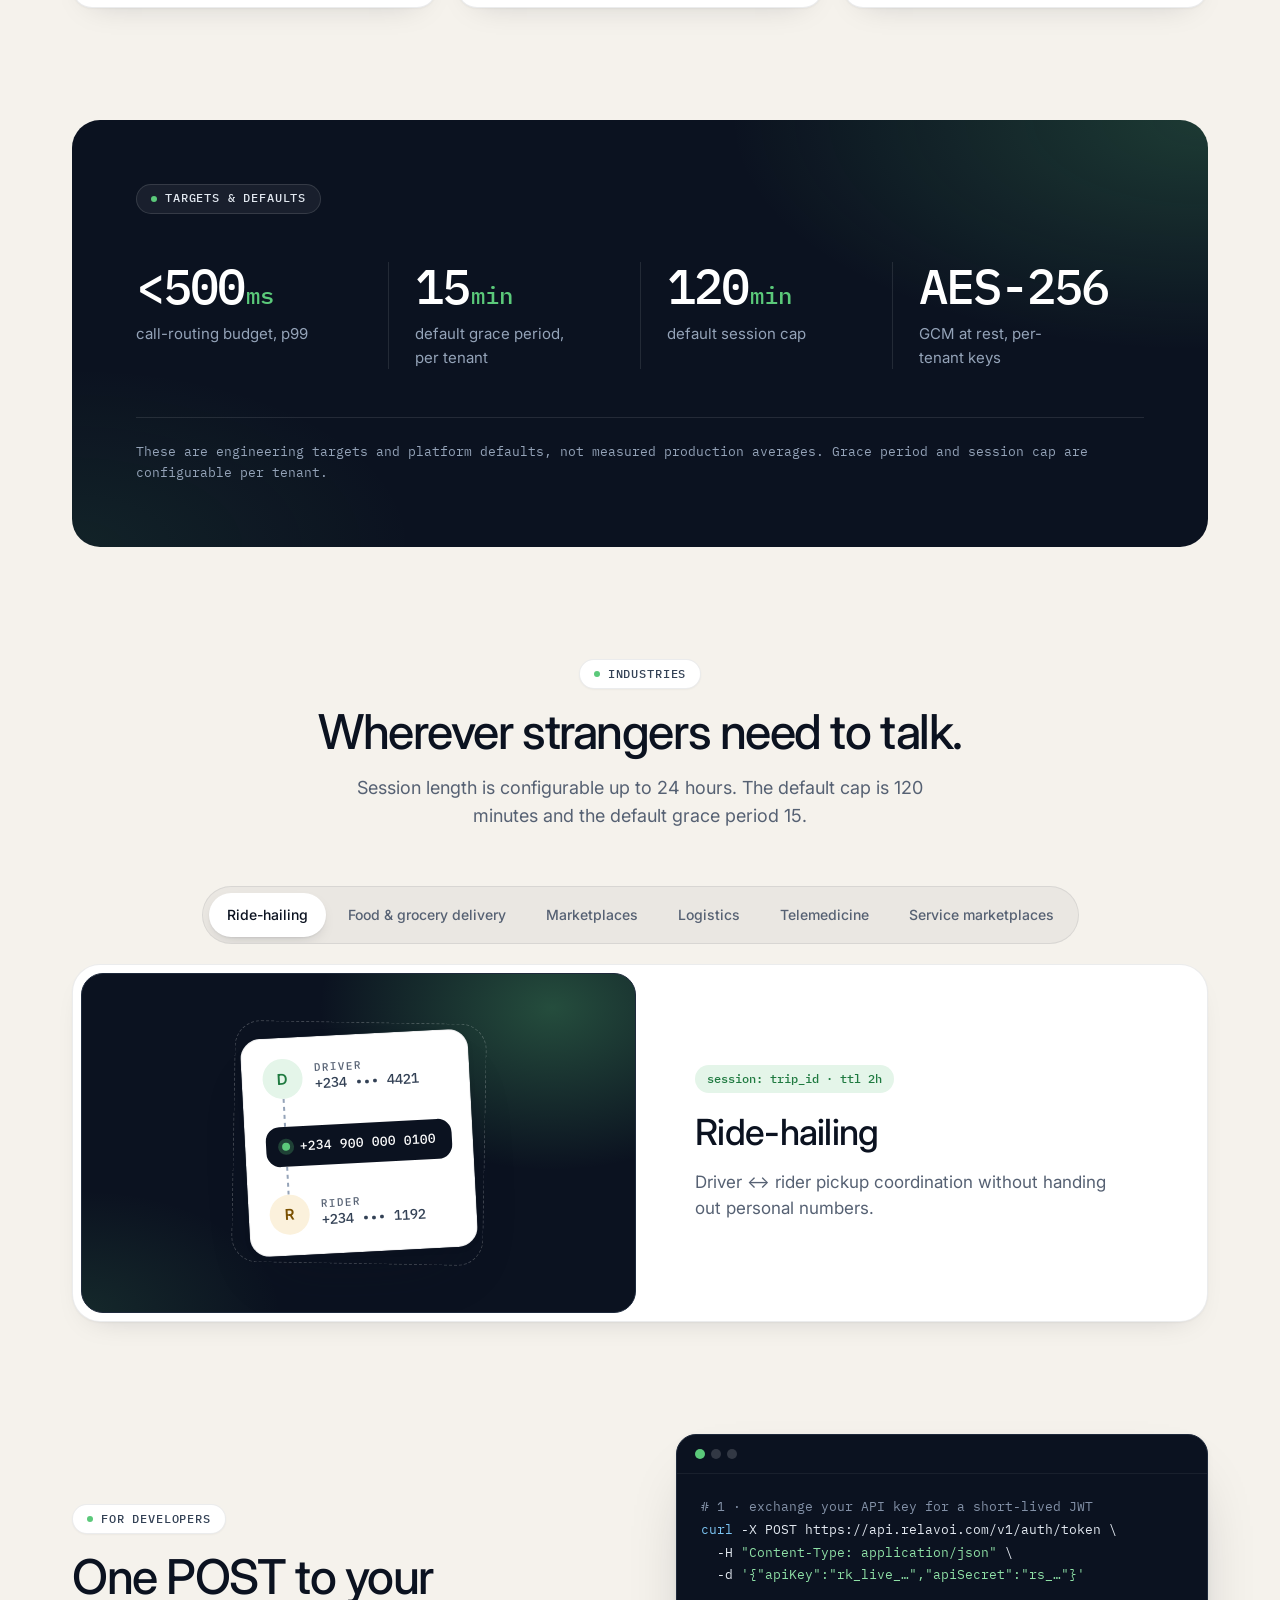
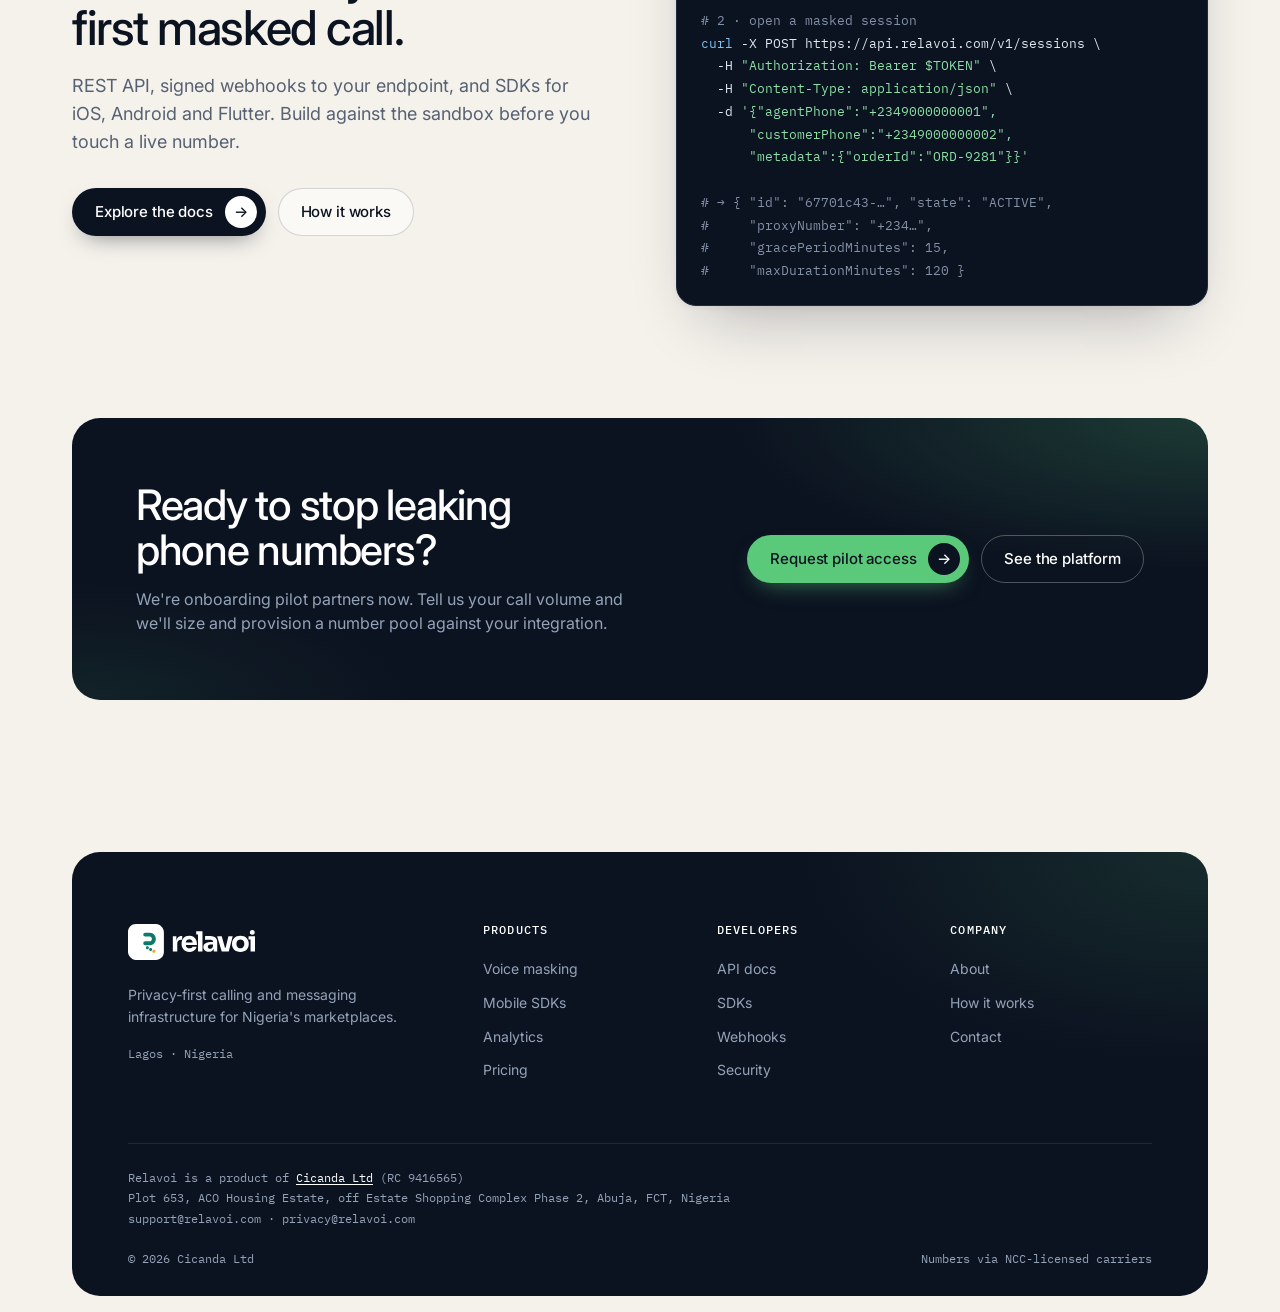
==== commit 781e9a1b: "copy: new homepage hero, and social metadata to match Headline and lede replaced. The old line descr" ====
--- a/index.html
+++ b/index.html
@@ -1,7 +1,15 @@
 <!DOCTYPE html>
 <html lang="en"><head><meta charset="UTF-8"><meta name="viewport" content="width=device-width,initial-scale=1"><title>Relavoi · Private calls for Nigeria's marketplaces</title>
 <link rel="icon" href="favicon.ico?v=2" sizes="32x32"><link rel="icon" href="favicon.svg?v=2" type="image/svg+xml"><link rel="apple-touch-icon" href="apple-touch-icon.png?v=2">
-<meta name="description" content="Number-masking infrastructure for Nigerian ride-hailing, delivery, e-commerce and healthcare platforms. One API, real PSTN calls, no personal numbers exchanged.">
+<meta name="description" content="Keep every customer on your platform. Relavoi connects your users' calls through a temporary number, so neither side keeps the other's. One API, any handset.">
+<meta property="og:type" content="website">
+<meta property="og:url" content="https://relavoi.com/">
+<meta property="og:site_name" content="Relavoi">
+<meta property="og:title" content="Keep every customer on your platform.">
+<meta property="og:description" content="Keep every customer on your platform. Relavoi connects your users' calls through a temporary number, so neither side keeps the other's. One API, any handset.">
+<meta name="twitter:card" content="summary">
+<meta name="twitter:title" content="Keep every customer on your platform.">
+<meta name="twitter:description" content="Keep every customer on your platform. Relavoi connects your users' calls through a temporary number, so neither side keeps the other's. One API, any handset.">
 <link rel="preconnect" href="https://fonts.googleapis.com"><link rel="preconnect" href="https://fonts.gstatic.com" crossorigin><link href="https://fonts.googleapis.com/css2?family=Inter:wght@400..600&family=IBM+Plex+Mono:wght@400;500&display=swap" rel="stylesheet"><link rel="stylesheet" href="site.css">
 <style>
 .hero{padding:clamp(48px,8vw,96px) 0 clamp(48px,7vw,88px)}
@@ -55,8 +63,8 @@
 <header class="hero"><div class="wrap hero-grid">
 <div class="hero-copy">
 <span class="pill"><span class="dot"></span>Private beta · Lagos number pool</span>
-<h1>Connect your users. <em>Never expose</em> their numbers.</h1>
-<p class="lede">Relavoi is number-masking infrastructure for Nigerian ride-hailing, delivery, e-commerce and healthcare platforms. One API. Real phone calls on any handset. No personal numbers exchanged. Nigerian mobile numbers only today.</p>
+<h1>Keep <em>every customer</em> on your platform.</h1>
+<p class="lede">When the two sides of a job swap phone numbers, the next deal happens off-app. Relavoi connects their calls through a temporary number, so drivers and passengers, couriers and customers, sellers and buyers, doctors and patients can always reach each other, without either keeping the other's number. One API, real calls on any handset, built for Nigerian mobile networks.</p>
 <div class="btn-row"><a href="https://app.relavoi.com/signup" class="btn btn-p">Request pilot access <span class="arr">→</span></a><a href="developers.html" class="btn btn-s">Read the API docs</a></div>
 </div>
 <div class="hero-visual">
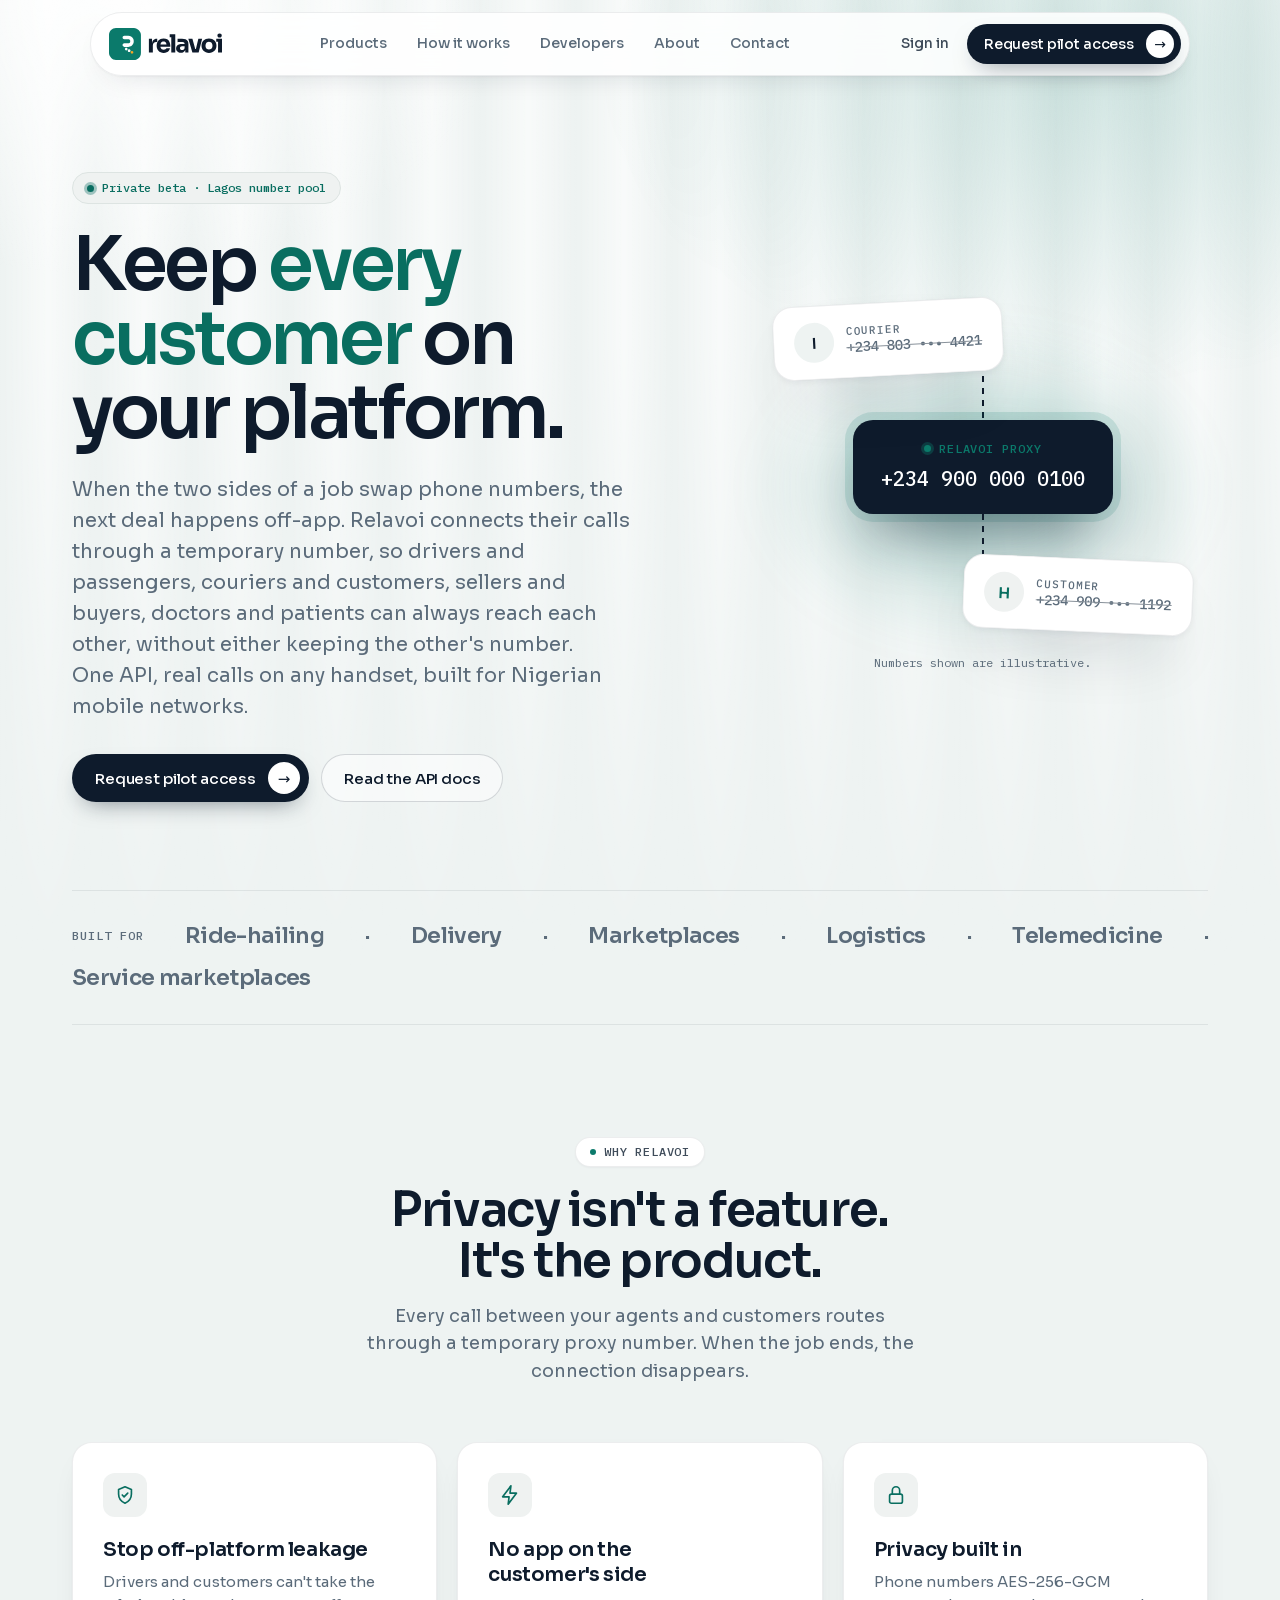
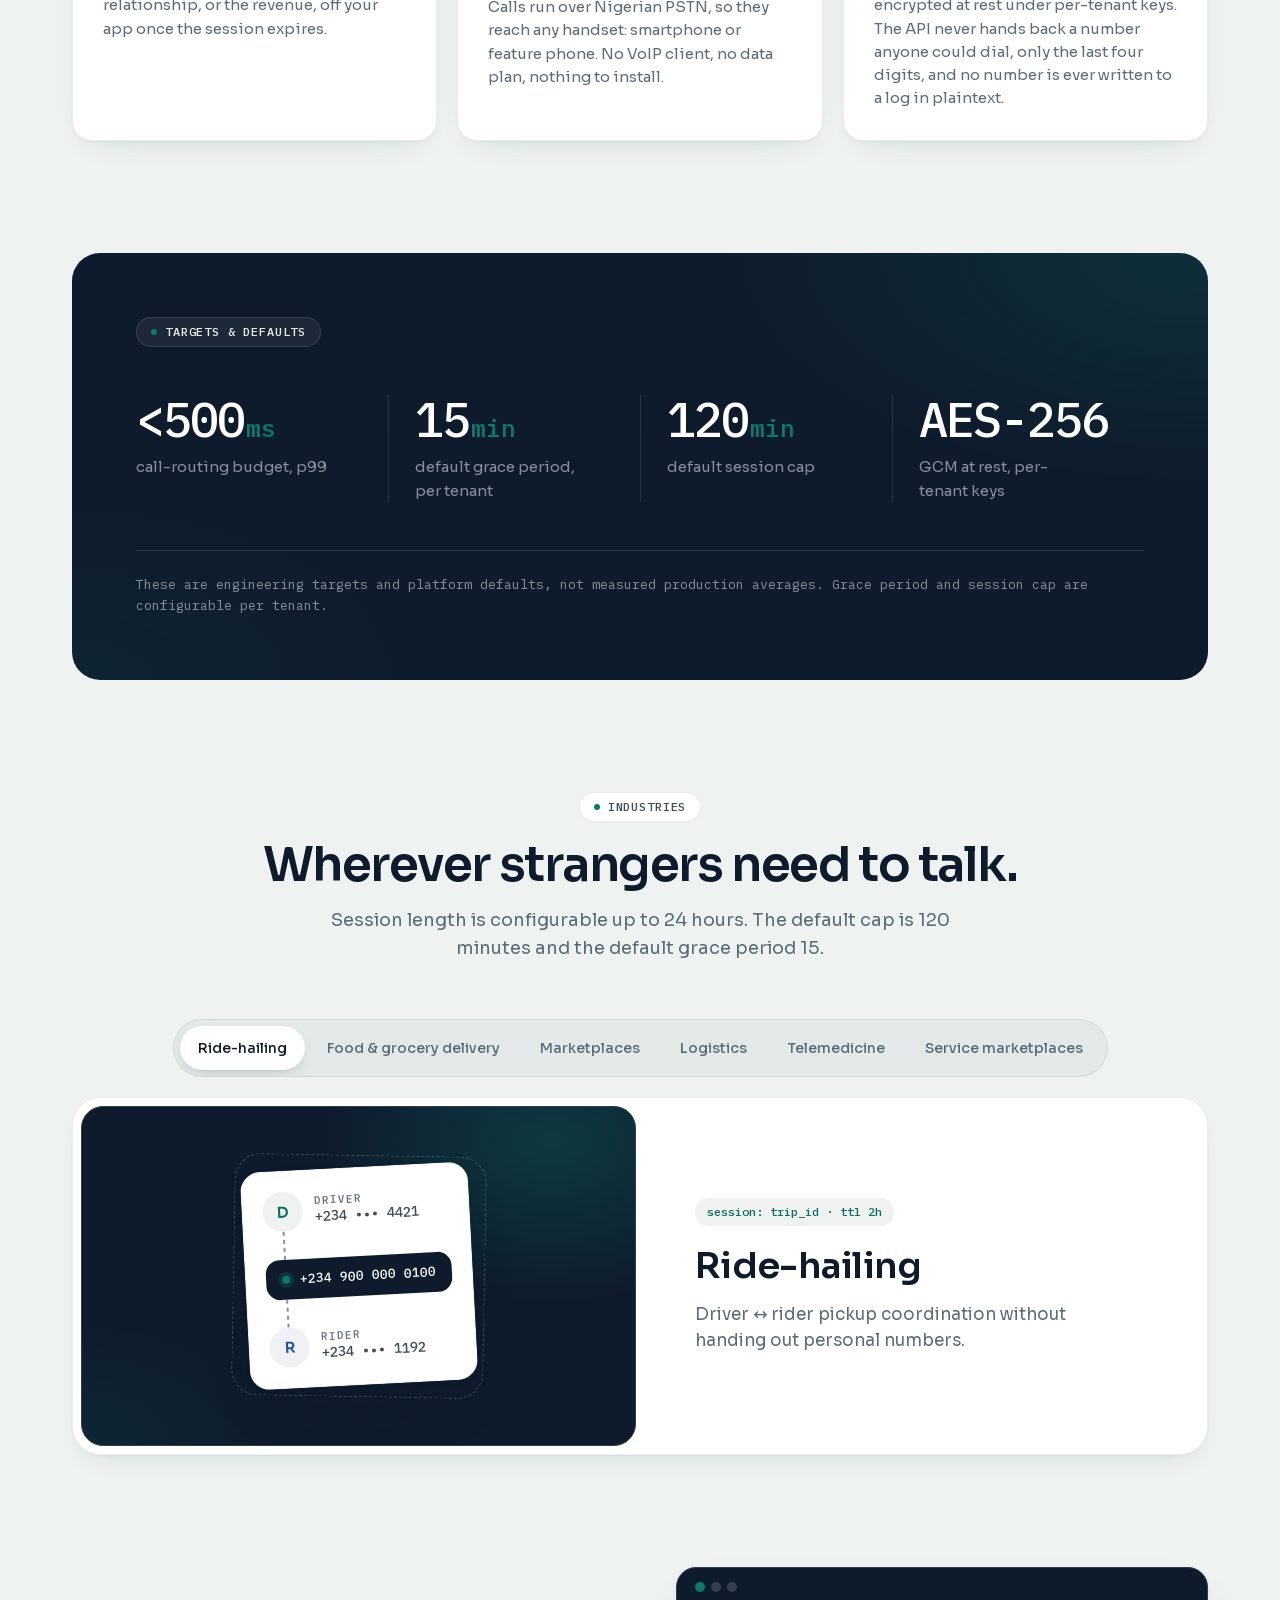
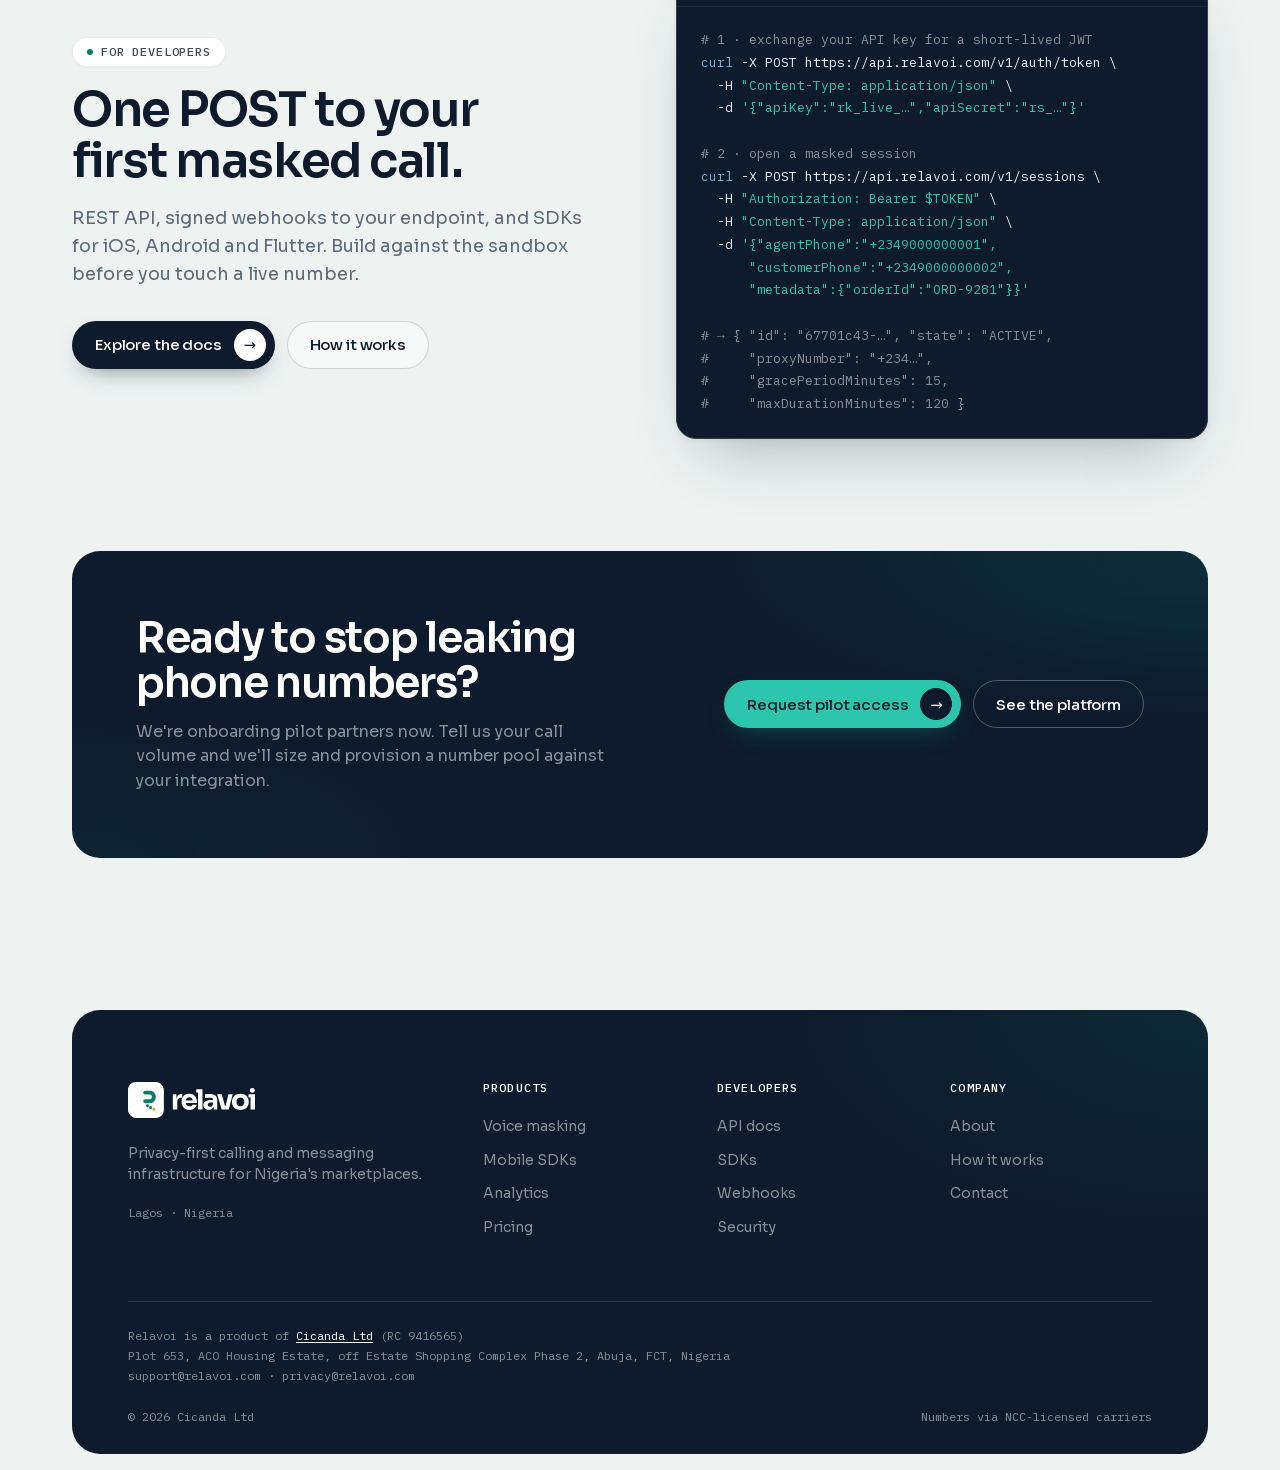
==== commit 6be5ddf4: "style: brand tokens and self-hosted Sora, colour and type only Every colour now comes from the six i" ====
--- a/index.html
+++ b/index.html
@@ -3,14 +3,22 @@
 <link rel="icon" href="favicon.ico?v=2" sizes="32x32"><link rel="icon" href="favicon.svg?v=2" type="image/svg+xml"><link rel="apple-touch-icon" href="apple-touch-icon.png?v=2">
 <meta name="description" content="Keep every customer on your platform. Relavoi connects your users' calls through a temporary number, so neither side keeps the other's. One API, any handset.">
 <meta property="og:type" content="website">
+<meta property="og:site_name" content="Relavoi">
+<meta property="og:locale" content="en_NG">
 <meta property="og:url" content="https://relavoi.com/">
-<meta property="og:site_name" content="Relavoi">
 <meta property="og:title" content="Keep every customer on your platform.">
 <meta property="og:description" content="Keep every customer on your platform. Relavoi connects your users' calls through a temporary number, so neither side keeps the other's. One API, any handset.">
-<meta name="twitter:card" content="summary">
+<meta property="og:image" content="https://relavoi.com/og-card.png">
+<meta property="og:image:type" content="image/png">
+<meta property="og:image:width" content="1200">
+<meta property="og:image:height" content="630">
+<meta property="og:image:alt" content="relavoi on an ink background, with the line &quot;Keep every customer on your platform.&quot;">
+<meta name="twitter:card" content="summary_large_image">
 <meta name="twitter:title" content="Keep every customer on your platform.">
 <meta name="twitter:description" content="Keep every customer on your platform. Relavoi connects your users' calls through a temporary number, so neither side keeps the other's. One API, any handset.">
-<link rel="preconnect" href="https://fonts.googleapis.com"><link rel="preconnect" href="https://fonts.gstatic.com" crossorigin><link href="https://fonts.googleapis.com/css2?family=Inter:wght@400..600&family=IBM+Plex+Mono:wght@400;500&display=swap" rel="stylesheet"><link rel="stylesheet" href="site.css">
+<meta name="twitter:image" content="https://relavoi.com/og-card.png">
+<meta name="twitter:image:alt" content="relavoi on an ink background, with the line &quot;Keep every customer on your platform.&quot;">
+<link rel="preload" href="fonts/sora-variable.woff2" as="font" type="font/woff2" crossorigin><link rel="stylesheet" href="site.css">
 <style>
 .hero{padding:clamp(48px,8vw,96px) 0 clamp(48px,7vw,88px)}
 .hero-grid{display:grid;grid-template-columns:minmax(0,1.15fr) minmax(0,.85fr);gap:clamp(40px,6vw,80px);align-items:center}
@@ -18,19 +26,19 @@
 .hero h1 em{font-style:normal;color:var(--sig-6)}
 .hero .lede{font-size:clamp(17px,1.7vw,20px);max-width:560px;margin-top:24px}
 .hero-visual{position:relative}
-.hero-visual::before{content:"";position:absolute;inset:8% 0;background:radial-gradient(closest-side,rgba(91,201,122,.32),transparent);filter:blur(24px);z-index:-1}
+.hero-visual::before{content:"";position:absolute;inset:8% 0;background:radial-gradient(closest-side,rgba(11,122,107,.32),transparent);filter:blur(24px);z-index:-1}
 .flow{display:flex;flex-direction:column;max-width:420px;margin:0 auto}
 .flow .party{align-self:flex-start;padding:16px 20px}
 .flow .party:last-child{align-self:flex-end}
 .flow .who .n{text-decoration:line-through;text-decoration-color:var(--ink-4);color:var(--ink-5)}
 .flow .line{width:2px;height:44px;align-self:center;background:repeating-linear-gradient(180deg,var(--ink) 0 6px,transparent 6px 12px);background-size:2px 24px;animation:fdash 1s linear infinite}
 @keyframes fdash{to{background-position:0 24px}}
-.flow .proxy{align-self:center;text-align:center;background:var(--ink);color:#fff;border-radius:20px;padding:22px 28px;box-shadow:0 30px 60px -20px rgba(11,18,32,.55),0 0 0 8px rgba(91,201,122,.14)}
+.flow .proxy{align-self:center;text-align:center;background:var(--ink);color:#fff;border-radius:20px;padding:22px 28px;box-shadow:0 30px 60px -20px rgba(14,27,44,.55),0 0 0 8px rgba(11,122,107,.14)}
 .flow .proxy .eyebrow{color:var(--sig);display:flex;align-items:center;justify-content:center;gap:8px}
 .flow .proxy .n{font:500 clamp(17px,2vw,20px)/1.3 var(--mono);margin-top:10px;white-space:nowrap}
 .flow-note{margin-top:22px;text-align:center;font:400 12px/1.5 var(--mono);color:var(--ink-5)}
 .strip{display:flex;align-items:center;justify-content:space-between;gap:16px 32px;flex-wrap:wrap;padding:32px 0;border-top:1px solid var(--line);border-bottom:1px solid var(--line)}
-.strip span:not(.eyebrow){font:600 clamp(19px,2vw,22px)/1.2 var(--sans);letter-spacing:-.03em;color:#6B7587}
+.strip span:not(.eyebrow){font:600 clamp(19px,2vw,22px)/1.2 var(--sans);letter-spacing:-.03em;color:#5B6B7A}
 .stats{display:grid;grid-template-columns:repeat(4,minmax(0,1fr));margin-top:clamp(28px,4vw,48px)}
 .stat{padding:0 clamp(16px,2vw,28px);border-left:1px solid rgba(255,255,255,.1)}
 .stat:first-child{padding-left:0;border-left:0}
--- a/site.css
+++ b/site.css
@@ -1,27 +1,59 @@
 :root{
---ink:#0B1220;--ink-8:#131C2E;--ink-7:#1E293B;--ink-6:#334155;--ink-5:#566173;--ink-4:#94A3B8;--ink-3:#7A8496;--ink-2:#E2E8F0;--ink-1:#EEF2F7;
---bone:#F5F2EC;--bone-5:#FAF8F3;--paper:#fff;
---sig:#5BC97A;--sig-6:#1F7A40;--sig-1:#E4F5E9;--sig-2:#C9EBD3;
---amber:#E8B04B;--amber-1:#FBF1DC;--amber-6:#7A5000;--terra:#E5765A;
---line:rgba(11,18,32,.08);--line-2:rgba(11,18,32,.16);
---sh-1:0 1px 2px rgba(11,18,32,.04),0 12px 32px -20px rgba(11,18,32,.22);
---sh-2:0 2px 6px rgba(11,18,32,.05),0 32px 64px -28px rgba(11,18,32,.32);
---sans:'Inter',system-ui,-apple-system,'Segoe UI',Roboto,sans-serif;
+/* ─── Relavoi brand tokens ───────────────────────────────────────
+   Generated from the six colours in the brand guidelines. Every other value
+   here is derived from one of them, so a component never needs a raw hex.
+
+     Ink         #0E1B2C  dark grounds and primary text
+     Relay Teal  #0B7A6B  the brand: buttons, links, accents, teal on light
+     Pulse Teal  #2CC5AE  accents on dark grounds ONLY, never text on white
+     Proxy Amber #F5A524  the proxy moment only, never a warning colour
+     Mist        #EEF3F2  light grounds
+     Slate       #5B6B7A  secondary text
+
+   Dark steps mix toward Slate so they keep the brand's blue cast; light
+   steps mix toward white in linear light so the ramp is even. Marks are
+   lightened in HSL instead, because a linear mix to white pulls the chroma
+   out and leaves a grey. */
+--ink:#0E1B2C;--ink-9:#091321;--ink-8:#25303E;--ink-7:#313D4A;--ink-6:#3E4B59;--ink-5:#5B6B7A;--ink-4:#88919A;--ink-3:#D4D6D9;--ink-2:#ECEDEE;--ink-1:#EEF3F2;
+--bone:#EEF3F2;--bone-5:#F8FAF9;--paper:#FFFFFF;
+/* --sig keeps its name because 15 call sites read it; it is now Relay Teal. */
+--sig:#0B7A6B;--sig-6:#096E60;--sig-7:#076458;--sig-2:#DDE4E2;--sig-1:#EFF2F1;
+--pulse:#2CC5AE;
+/* Proxy Amber is the proxy moment ONLY. Nothing on this site is one yet,
+   so it is defined and unused rather than borrowed for a status. */
+--proxy:#F5A524;--proxy-1:#FEF5EF;--proxy-8:#976412;
+/* --amber* kept by name for the status chips that read it; they are
+   warnings, not proxy moments, so they carry the warning scale. */
+--amber:#9A4F11;--amber-1:#F4F0EF;--amber-6:#8D480F;
+--terra:#B3261E;--success:#1F7A43;--warning:#9A4F11;--info:#1F5FA6;
+--line:rgba(14,27,44,.08);--line-2:rgba(14,27,44,.16);
+--sh-1:0 1px 2px rgba(14,27,44,.04),0 12px 32px -20px rgba(14,27,44,.22);
+--sh-2:0 2px 6px rgba(14,27,44,.05),0 32px 64px -28px rgba(14,27,44,.32);
+--sans:'Sora',system-ui,-apple-system,'Segoe UI',Roboto,sans-serif;
 --mono:'IBM Plex Mono',ui-monospace,SFMono-Regular,Menlo,Consolas,monospace;
 --r:20px;--r-lg:28px;--sec:clamp(64px,9vw,112px)
 }
+
+/* --- Self-hosted type ------------------------------------------------------
+   Latin subsets only, 46 KB for all three files, served from this origin so
+   no request leaves it to load a font. Sora is the variable face, so one file
+   covers both the 400 body and the 600 headline weight. */
+@font-face{font-family:'Sora';font-style:normal;font-weight:400 600;font-display:swap;src:url(fonts/sora-variable.woff2) format('woff2')}
+@font-face{font-family:'IBM Plex Mono';font-style:normal;font-weight:400;font-display:swap;src:url(fonts/ibm-plex-mono-400.woff2) format('woff2')}
+@font-face{font-family:'IBM Plex Mono';font-style:normal;font-weight:500;font-display:swap;src:url(fonts/ibm-plex-mono-500.woff2) format('woff2')}
+
 *,*::before,*::after{box-sizing:border-box}
 html{-webkit-text-size-adjust:100%;scroll-padding-top:100px}
 html,body{margin:0}
 body{font-family:var(--sans);font-size:16px;color:var(--ink);background:var(--bone);-webkit-font-smoothing:antialiased;-moz-osx-font-smoothing:grayscale;line-height:1.55}
 body::before{content:"";position:absolute;top:0;left:0;right:0;height:980px;z-index:-1;pointer-events:none;
-background:radial-gradient(55% 45% at 85% 8%,rgba(91,201,122,.16),transparent 70%),radial-gradient(45% 40% at 8% 0%,rgba(255,255,255,.9),transparent 70%),repeating-linear-gradient(90deg,rgba(255,255,255,0) 0,rgba(255,255,255,.6) 48px,rgba(255,255,255,0) 96px);
+background:radial-gradient(55% 45% at 85% 8%,rgba(11,122,107,.16),transparent 70%),radial-gradient(45% 40% at 8% 0%,rgba(255,255,255,.9),transparent 70%),repeating-linear-gradient(90deg,rgba(255,255,255,0) 0,rgba(255,255,255,.6) 48px,rgba(255,255,255,0) 96px);
 -webkit-mask-image:linear-gradient(#000 35%,transparent);mask-image:linear-gradient(#000 35%,transparent)}
 a{color:inherit;text-decoration:none}
 p a{text-decoration:underline;text-decoration-color:var(--sig);text-decoration-thickness:2px;text-underline-offset:3px}
 p a:hover{color:var(--sig-6)}
 :focus-visible{outline:2px solid var(--sig-6);outline-offset:3px;border-radius:6px}
-h1,h2,h3,h4{margin:0;font-weight:500;letter-spacing:-.03em;line-height:1.08;text-wrap:balance}
+h1,h2,h3,h4{margin:0;font-weight:600;letter-spacing:-.03em;line-height:1.08;text-wrap:balance}
 h3{letter-spacing:-.02em;line-height:1.25}
 p{margin:0;text-wrap:pretty}
 .mono{font-family:var(--mono);letter-spacing:0}
@@ -31,7 +63,7 @@
 
 /* labels */
 .eyebrow{font:500 12px/1.2 var(--mono);letter-spacing:.08em;text-transform:uppercase;color:var(--ink-5)}
-.chip{display:inline-flex;align-items:center;gap:8px;min-height:30px;padding:6px 14px;border-radius:999px;background:var(--paper);border:1px solid var(--line);box-shadow:0 1px 2px rgba(11,18,32,.04);font:500 12px/1.2 var(--mono);letter-spacing:.07em;text-transform:uppercase;color:var(--ink-6)}
+.chip{display:inline-flex;align-items:center;gap:8px;min-height:30px;padding:6px 14px;border-radius:999px;background:var(--paper);border:1px solid var(--line);box-shadow:0 1px 2px rgba(14,27,44,.04);font:500 12px/1.2 var(--mono);letter-spacing:.07em;text-transform:uppercase;color:var(--ink-6)}
 .chip::before{content:"";width:6px;height:6px;border-radius:50%;background:var(--sig);flex:0 0 auto}
 .badge{display:inline-flex;align-items:center;min-height:28px;padding:5px 12px;border-radius:999px;background:var(--sig-1);color:var(--sig-6);font:500 12px/1.3 var(--mono)}
 .pill{display:inline-flex;align-items:center;gap:8px;min-height:32px;padding:6px 14px;border-radius:999px;font:500 12px/1.2 var(--mono);background:var(--sig-1);color:var(--sig-6);border:1px solid var(--sig-2)}
@@ -45,15 +77,15 @@
 .arr{width:32px;height:32px;border-radius:50%;display:grid;place-items:center;font:500 15px/1 var(--sans);transition:transform .2s}
 .arr:empty::before{content:"→"}
 .btn:hover .arr{transform:translateX(2px)}
-.btn-p{background:var(--ink);color:#fff;box-shadow:0 10px 24px -12px rgba(11,18,32,.6)}
+.btn-p{background:var(--ink);color:#fff;box-shadow:0 10px 24px -12px rgba(14,27,44,.6)}
 .btn-p .arr{background:#fff;color:var(--ink)}
 .btn-p:hover{background:var(--ink-7);color:#fff}
 .btn-s{background:rgba(255,255,255,.5);border-color:var(--line-2);color:var(--ink)}
 .btn-s .arr{background:var(--ink);color:#fff}
 .btn-s:hover{border-color:var(--ink);background:#fff;color:var(--ink)}
-.btn-g{background:var(--sig);color:var(--ink);box-shadow:0 10px 24px -12px rgba(91,201,122,.7)}
+.btn-g{background:var(--pulse);color:var(--ink);box-shadow:0 10px 24px -12px rgba(11,122,107,.7)}
 .btn-g .arr{background:var(--ink);color:#fff}
-.btn-g:hover{background:#71D38C;color:var(--ink)}
+.btn-g:hover{background:#28B8A3;color:var(--ink)}
 .btn-sm{height:40px;padding:0 16px;font-size:14px}
 .btn-sm:has(.arr){padding-right:6px}
 .btn-sm .arr{width:28px;height:28px;font-size:14px}
@@ -67,11 +99,11 @@
 .foot .logo .wordmark{height:36px}
 .nav-links{display:flex;gap:2px;margin:0 auto}
 .nav-links a{padding:9px 14px;border-radius:999px;font-size:14px;font-weight:500;color:var(--ink-5);transition:background .2s,color .2s}
-.nav-links a:hover{color:var(--ink);background:rgba(11,18,32,.04)}
+.nav-links a:hover{color:var(--ink);background:rgba(14,27,44,.04)}
 .nav-links a.on{color:var(--ink);background:var(--bone)}
 .nav-cta{display:flex;align-items:center;gap:4px;flex:0 0 auto}
 .nav-signin{padding:9px 14px;border-radius:999px;font-size:14px;font-weight:500;color:var(--ink-6)}
-.nav-signin:hover{background:rgba(11,18,32,.04);color:var(--ink)}
+.nav-signin:hover{background:rgba(14,27,44,.04);color:var(--ink)}
 .nav-toggle{display:none;margin-left:auto;width:44px;height:44px;border-radius:50%;border:0;padding:0;background:var(--ink);color:#fff;cursor:pointer;align-content:center;justify-items:center;gap:5px}
 .nav-toggle i{display:block;width:16px;height:1.5px;border-radius:2px;background:currentColor;transition:transform .25s}
 .nav.open .nav-toggle i:first-child{transform:translateY(3.25px) rotate(45deg)}
@@ -115,7 +147,7 @@
 .ico svg{width:22px;height:22px}
 
 /* dark brand panel */
-.panel-dark{position:relative;overflow:hidden;color:#fff;border-radius:var(--r-lg);padding:clamp(28px,5vw,64px);background:radial-gradient(70% 90% at 100% 0%,rgba(91,201,122,.22),transparent 60%),radial-gradient(50% 70% at 0% 100%,rgba(91,201,122,.09),transparent 60%),var(--ink)}
+.panel-dark{position:relative;overflow:hidden;color:#fff;border-radius:var(--r-lg);padding:clamp(28px,5vw,64px);background:radial-gradient(70% 90% at 100% 0%,rgba(11,122,107,.22),transparent 60%),radial-gradient(50% 70% at 0% 100%,rgba(11,122,107,.09),transparent 60%),var(--ink)}
 .panel-dark p{color:var(--ink-4)}
 .panel-dark .eyebrow{color:var(--ink-4)}
 .panel-dark .chip{background:rgba(255,255,255,.06);border-color:rgba(255,255,255,.12);color:var(--ink-2);box-shadow:none}
@@ -132,38 +164,38 @@
 .window-bar{display:flex;gap:6px;padding:14px 18px;border-bottom:1px solid rgba(255,255,255,.06)}
 .window-bar i{width:10px;height:10px;border-radius:50%;background:rgba(255,255,255,.16)}
 .window-bar i:first-child{background:var(--sig)}
-.code{background:var(--ink);color:#E2E8F0;border-radius:var(--r);font:400 13px/1.75 var(--mono);padding:22px 24px;overflow-x:auto;white-space:pre;border:1px solid var(--ink-7);-webkit-overflow-scrolling:touch;max-width:100%}
+.code{background:var(--ink);color:#EEF3F2;border-radius:var(--r);font:400 13px/1.75 var(--mono);padding:22px 24px;overflow-x:auto;white-space:pre;border:1px solid var(--ink-7);-webkit-overflow-scrolling:touch;max-width:100%}
 .window .code{border:0;border-radius:0;background:transparent}
-.code .k{color:#7CC4F2}.code .s{color:#8EE0A6}.code .c{color:#8391A7}
+.code .k{color:#86ABD5}.code .s{color:#2CC5AE}.code .c{color:#88919A}
 
 /* mockup stages */
-.stage{position:relative;overflow:hidden;isolation:isolate;border-radius:24px;min-height:380px;display:grid;place-items:center;padding:clamp(28px,4vw,48px) clamp(20px,4vw,48px);border:1px solid var(--line);background:radial-gradient(70% 60% at 25% 15%,rgba(255,255,255,.95),transparent 70%),linear-gradient(155deg,var(--sig-1) 0%,#EFEADF 55%,var(--bone-5) 100%)}
-.stage.dark{border-color:var(--ink-7);background:radial-gradient(70% 80% at 85% 10%,rgba(91,201,122,.32),transparent 60%),radial-gradient(60% 60% at 0% 100%,rgba(91,201,122,.12),transparent 60%),var(--ink)}
+.stage{position:relative;overflow:hidden;isolation:isolate;border-radius:24px;min-height:380px;display:grid;place-items:center;padding:clamp(28px,4vw,48px) clamp(20px,4vw,48px);border:1px solid var(--line);background:radial-gradient(70% 60% at 25% 15%,rgba(255,255,255,.95),transparent 70%),linear-gradient(155deg,var(--sig-1) 0%,#EEF3F2 55%,var(--bone-5) 100%)}
+.stage.dark{border-color:var(--ink-7);background:radial-gradient(70% 80% at 85% 10%,rgba(11,122,107,.32),transparent 60%),radial-gradient(60% 60% at 0% 100%,rgba(11,122,107,.12),transparent 60%),var(--ink)}
 .ghosted{position:relative}
-.ghosted::before{content:"";position:absolute;inset:-12px;border:1.5px dashed rgba(11,18,32,.2);border-radius:26px;transform:rotate(4deg)}
+.ghosted::before{content:"";position:absolute;inset:-12px;border:1.5px dashed rgba(14,27,44,.2);border-radius:26px;transform:rotate(4deg)}
 .stage.dark .ghosted::before{border-color:rgba(255,255,255,.22)}
 .float{position:relative;background:var(--paper);border:1px solid var(--line);border-radius:20px;box-shadow:var(--sh-2);padding:20px}
 .tilt-l{transform:rotate(-3deg)}.tilt-r{transform:rotate(2.5deg)}
 .who{display:flex;align-items:center;gap:12px}
 .av{width:40px;height:40px;border-radius:50%;display:grid;place-items:center;font:600 15px/1 var(--sans);background:var(--bone);color:var(--ink);flex:0 0 auto}
-.av.g{background:var(--sig-1);color:var(--sig-6)}.av.a{background:var(--amber-1);color:var(--amber-6)}
+.av.g{background:var(--sig-1);color:var(--sig-6)}.av.a{background:#EFF1F5;color:#1B5698}
 .who .r{font:500 11px/1.3 var(--mono);letter-spacing:.08em;text-transform:uppercase;color:var(--ink-5)}
 .who .n{font:500 14px/1.4 var(--mono);color:var(--ink-6)}
 .vline{width:2px;height:28px;margin-left:19px;background:repeating-linear-gradient(180deg,var(--ink-4) 0 4px,transparent 4px 8px);background-size:2px 16px;animation:vdash 1s linear infinite}
 @keyframes vdash{to{background-position:0 16px}}
 .proxy-chip{display:inline-flex;align-items:center;gap:10px;background:var(--ink);color:#fff;border-radius:14px;padding:12px 16px;font:500 14px/1.2 var(--mono)}
-.proxy-chip .live{width:8px;height:8px;border-radius:50%;background:var(--sig);box-shadow:0 0 0 4px rgba(91,201,122,.25);flex:0 0 auto}
+.proxy-chip .live{width:8px;height:8px;border-radius:50%;background:var(--sig);box-shadow:0 0 0 4px rgba(11,122,107,.25);flex:0 0 auto}
 .st{display:inline-flex;align-items:center;gap:6px;min-height:26px;padding:4px 10px;border-radius:999px;font:500 12px/1.2 var(--mono);background:var(--sig-1);color:var(--sig-6)}
 .st::before{content:"";width:6px;height:6px;border-radius:50%;background:var(--sig)}
 .sk{display:block;height:8px;border-radius:99px;background:var(--ink-1)}
 .stage.dark .sk{background:rgba(255,255,255,.1)}
 
 /* tabs */
-.tabs-bar{position:relative;display:flex;gap:4px;padding:6px;margin:0 auto 20px;width:fit-content;max-width:100%;background:rgba(11,18,32,.045);border:1px solid var(--line);border-radius:999px;overflow-x:auto;scrollbar-width:none;-webkit-overflow-scrolling:touch}
+.tabs-bar{position:relative;display:flex;gap:4px;padding:6px;margin:0 auto 20px;width:fit-content;max-width:100%;background:rgba(14,27,44,.045);border:1px solid var(--line);border-radius:999px;overflow-x:auto;scrollbar-width:none;-webkit-overflow-scrolling:touch}
 .tabs-bar::-webkit-scrollbar{display:none}
 .tab{flex:0 0 auto;height:44px;padding:0 18px;border:0;border-radius:999px;background:transparent;font:500 14px/1 var(--sans);color:var(--ink-5);cursor:pointer;transition:background .2s,color .2s,box-shadow .2s}
 .tab:hover{color:var(--ink)}
-.tab[aria-selected="true"]{background:var(--paper);color:var(--ink);box-shadow:0 1px 2px rgba(11,18,32,.06),0 6px 16px -8px rgba(11,18,32,.25)}
+.tab[aria-selected="true"]{background:var(--paper);color:var(--ink);box-shadow:0 1px 2px rgba(14,27,44,.06),0 6px 16px -8px rgba(14,27,44,.25)}
 .tab-panels{display:grid;gap:20px}
 .tab-panel{display:grid;grid-template-columns:minmax(0,1fr) minmax(0,1fr);gap:8px;padding:8px;background:var(--paper);border:1px solid var(--line);border-radius:var(--r-lg);box-shadow:var(--sh-1)}
 .tab-panel[hidden]{display:none}
@@ -178,12 +210,12 @@
 .input{width:100%;height:50px;padding:0 16px;border:1px solid var(--line-2);border-radius:14px;font:400 16px var(--sans);background:var(--bone-5);color:var(--ink);transition:border-color .2s,box-shadow .2s,background .2s}
 select.input{appearance:none;-webkit-appearance:none;padding-right:44px;background:var(--bone-5) url("data:image/svg+xml,%3Csvg xmlns='http://www.w3.org/2000/svg' width='12' height='8' fill='none'%3E%3Cpath d='M1 1.5l5 5 5-5' stroke='%23566173' stroke-width='1.6' stroke-linecap='round' stroke-linejoin='round'/%3E%3C/svg%3E") no-repeat right 18px center}
 textarea.input{height:140px;padding:14px 16px;resize:vertical}
-.input:focus{outline:none;border-color:var(--sig-6);box-shadow:0 0 0 4px rgba(91,201,122,.22);background-color:#fff}
+.input:focus{outline:none;border-color:var(--sig-6);box-shadow:0 0 0 4px rgba(11,122,107,.22);background-color:#fff}
 label.l{display:block;font-size:13px;font-weight:500;margin-bottom:8px;color:var(--ink-6)}
 
 /* footer */
 .foot{padding:clamp(16px,4vw,40px) 0 16px}
-.foot-panel{background:var(--ink);color:var(--ink-4);border-radius:var(--r-lg);padding:clamp(36px,6vw,72px) clamp(24px,5vw,56px) 28px;font-size:14px;background-image:radial-gradient(60% 80% at 100% 0%,rgba(91,201,122,.14),transparent 60%)}
+.foot-panel{background:var(--ink);color:var(--ink-4);border-radius:var(--r-lg);padding:clamp(36px,6vw,72px) clamp(24px,5vw,56px) 28px;font-size:14px;background-image:radial-gradient(60% 80% at 100% 0%,rgba(11,122,107,.14),transparent 60%)}
 .foot .cols{display:grid;grid-template-columns:1.6fr repeat(3,1fr);gap:32px}
 .foot h4{margin:0 0 16px;font:500 12px/1 var(--mono);letter-spacing:.1em;text-transform:uppercase;color:#fff}
 .foot a{color:var(--ink-4);display:block;padding:6px 0}
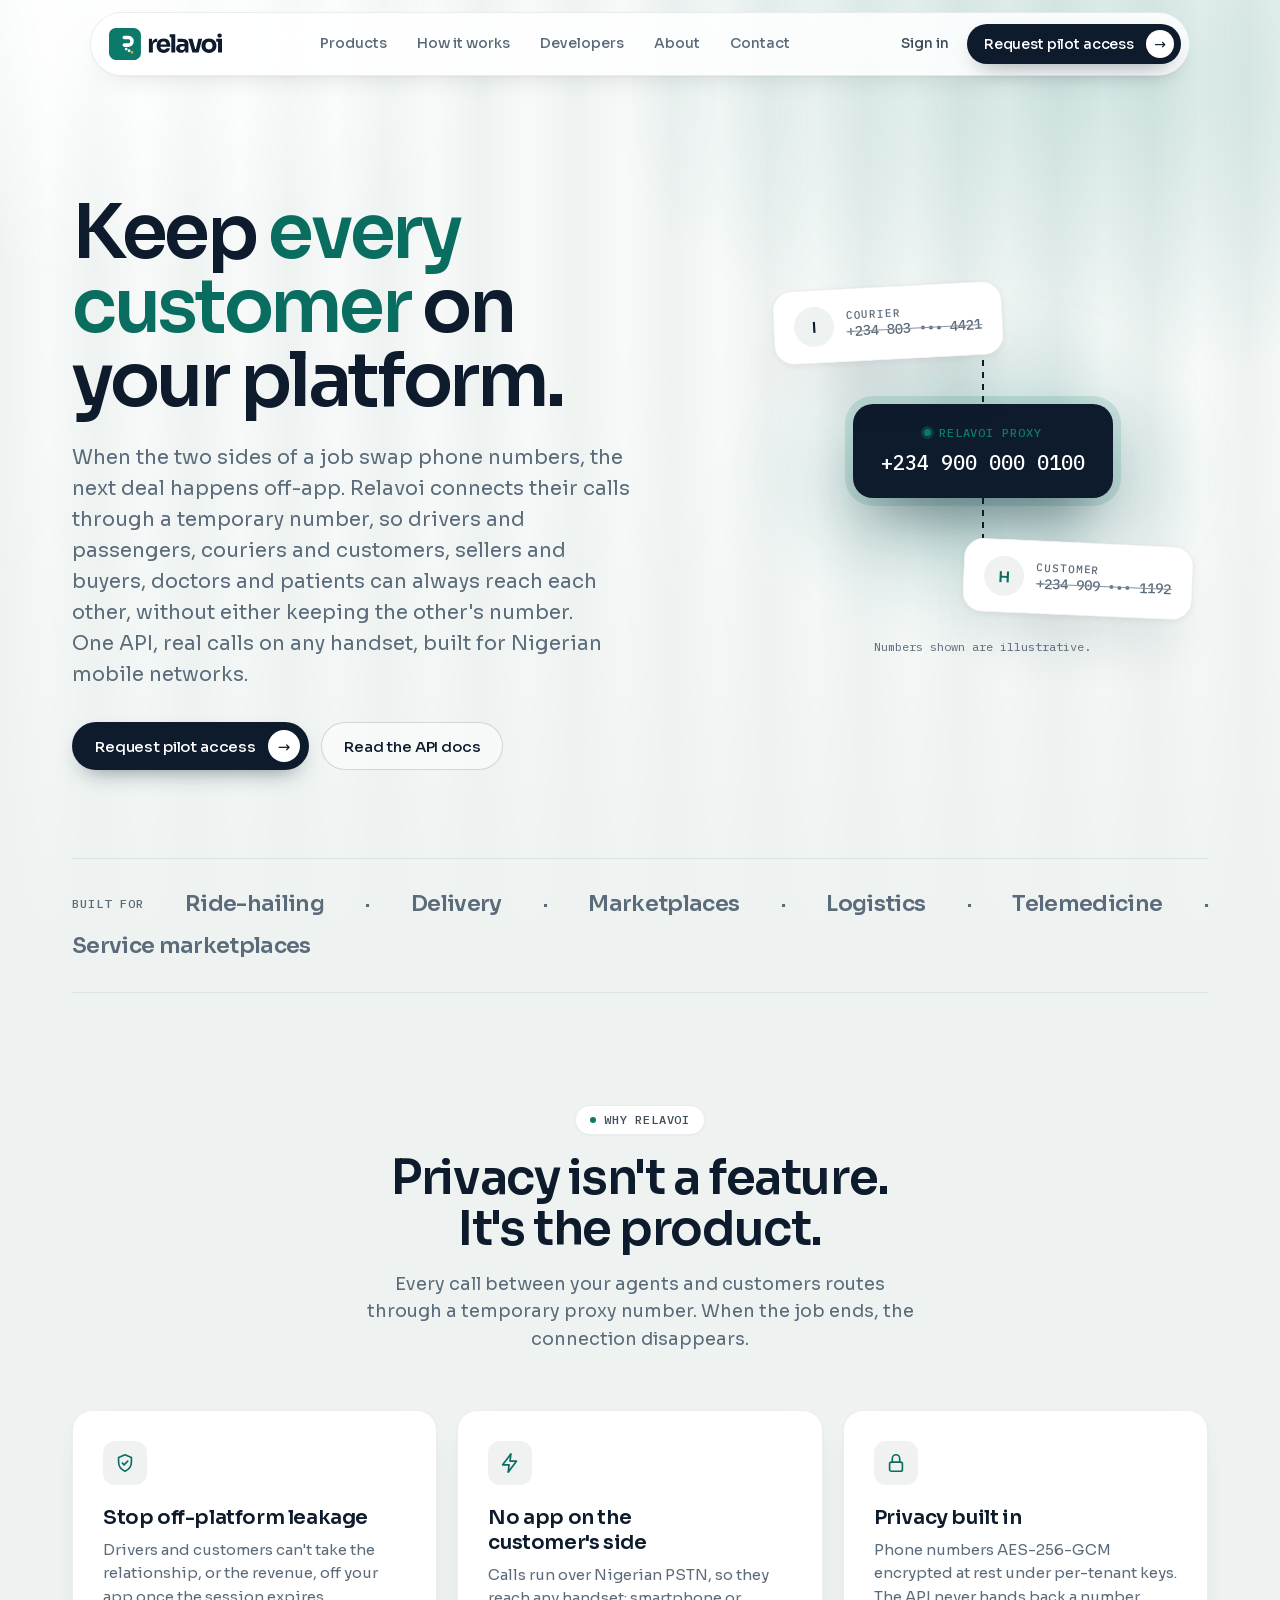
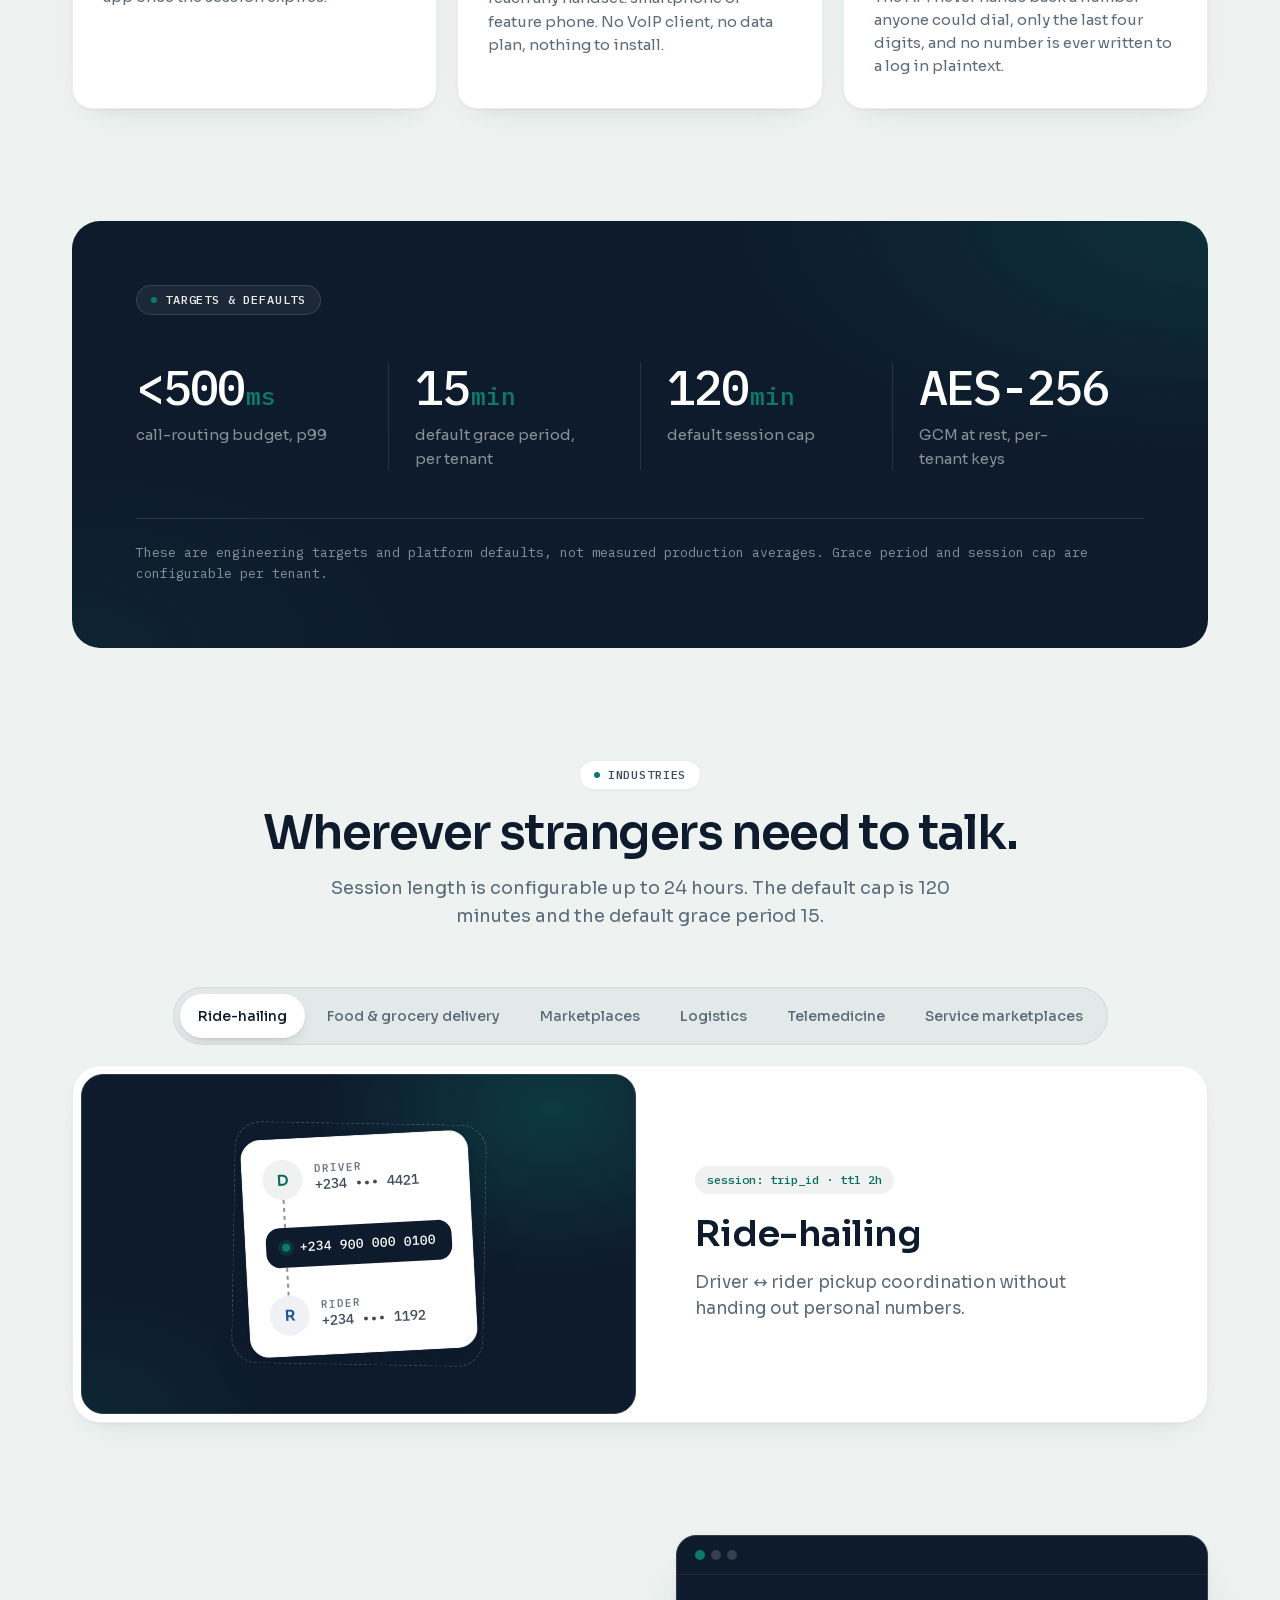
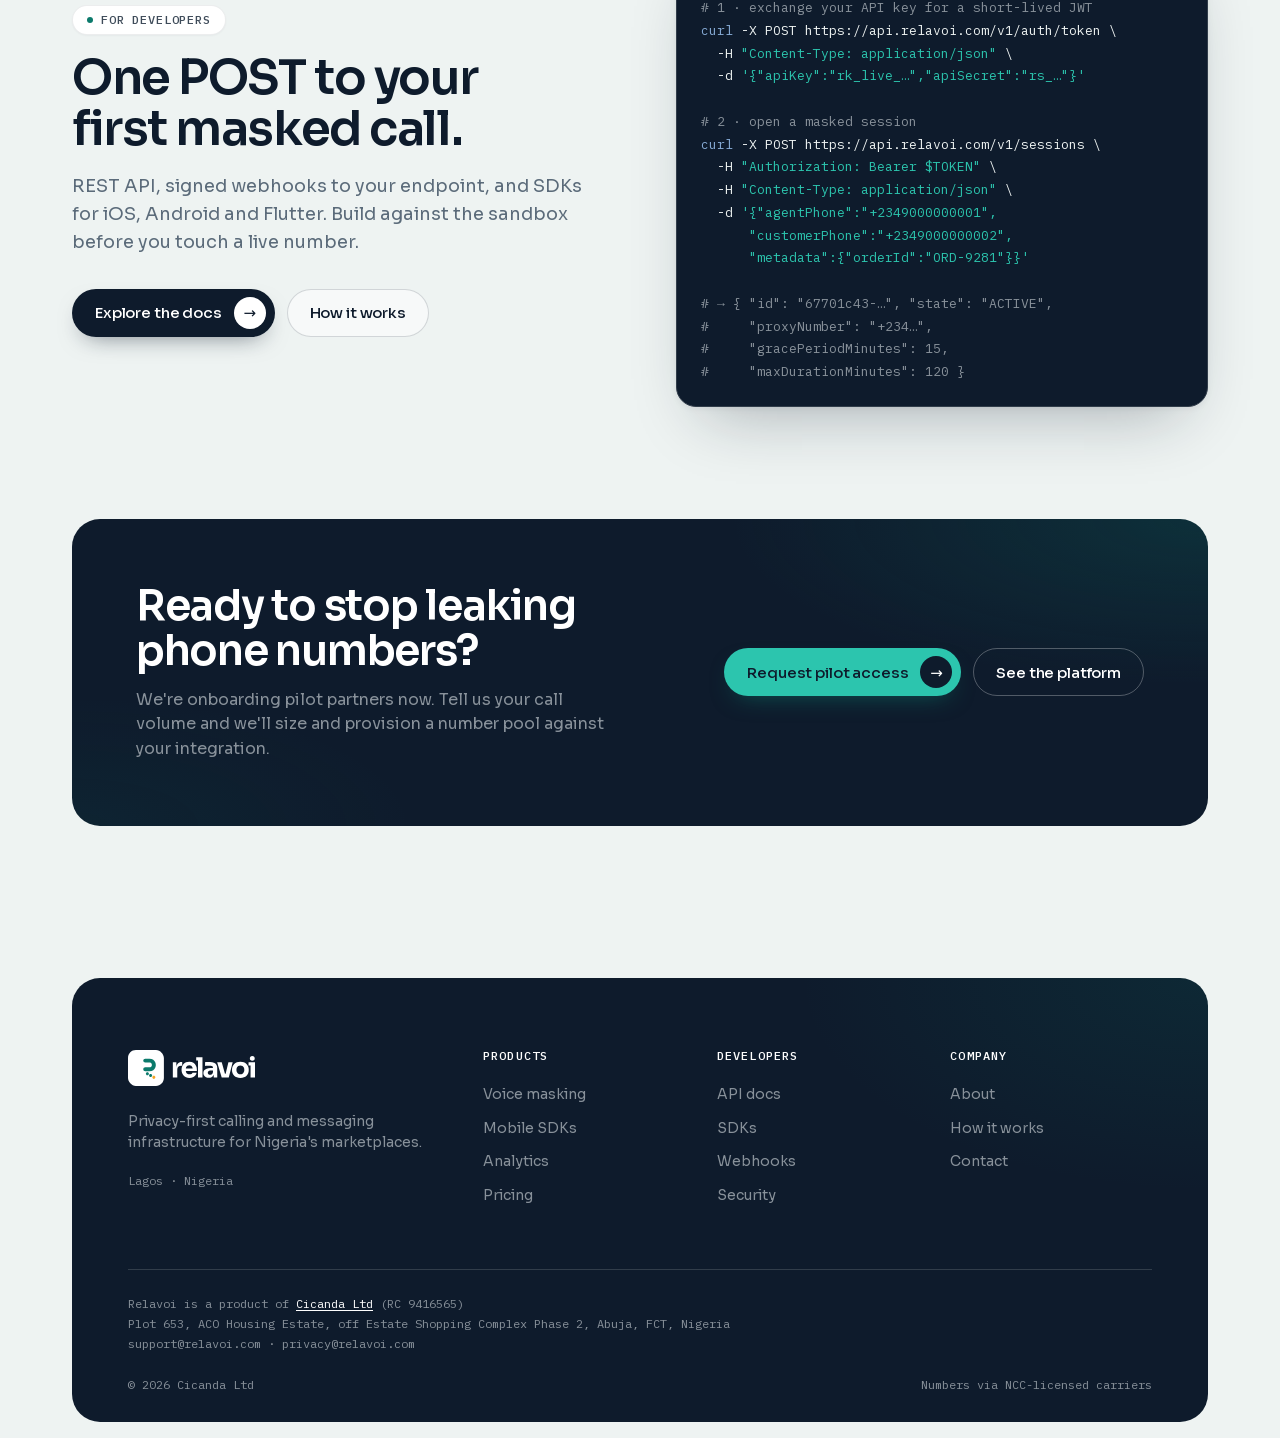
==== commit a47daf96: "chore: remove the private beta badge from the homepage hero The hero no longer carries the 'Private " ====
--- a/index.html
+++ b/index.html
@@ -70,7 +70,6 @@
 <body data-page="home">
 <header class="hero"><div class="wrap hero-grid">
 <div class="hero-copy">
-<span class="pill"><span class="dot"></span>Private beta · Lagos number pool</span>
 <h1>Keep <em>every customer</em> on your platform.</h1>
 <p class="lede">When the two sides of a job swap phone numbers, the next deal happens off-app. Relavoi connects their calls through a temporary number, so drivers and passengers, couriers and customers, sellers and buyers, doctors and patients can always reach each other, without either keeping the other's number. One API, real calls on any handset, built for Nigerian mobile networks.</p>
 <div class="btn-row"><a href="https://app.relavoi.com/signup" class="btn btn-p">Request pilot access <span class="arr">→</span></a><a href="developers.html" class="btn btn-s">Read the API docs</a></div>
